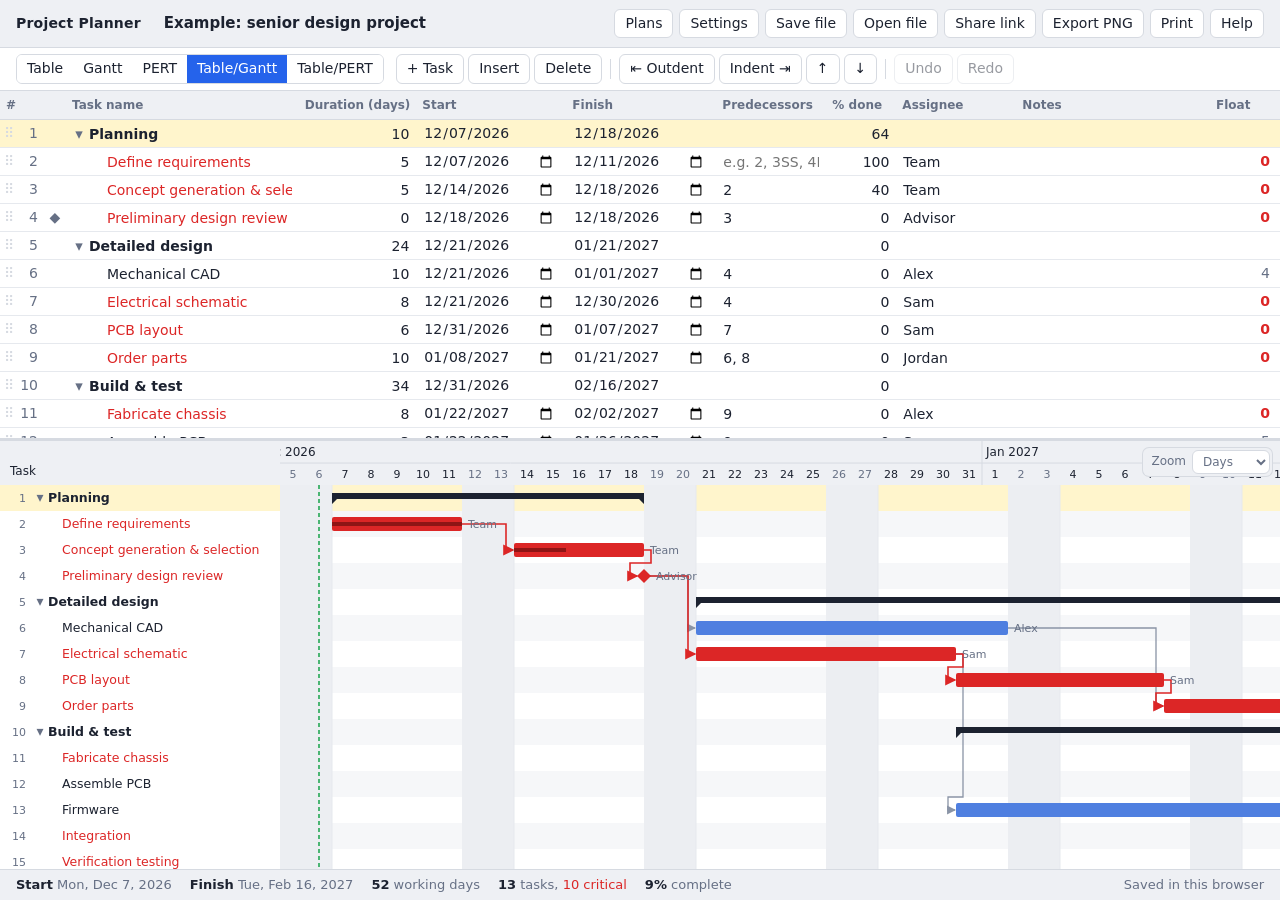
==== index.html @ 0ae3ddb2 "Phase 4: resolve same-task conflicts inside the app, field by field When Sync's pull conflicts, the " ====
<!doctype html>
<html lang="en">
<head>
  <meta charset="utf-8">
  <meta name="viewport" content="width=device-width, initial-scale=1">
  <title>Project Planner</title>
  <meta name="description" content="Plan projects with tasks, dependencies, and a Gantt chart with critical path. Plans are stored in your browser.">
  <link rel="icon" href="data:image/svg+xml,%3Csvg xmlns='http://www.w3.org/2000/svg' viewBox='0 0 16 16'%3E%3Crect x='1' y='2' width='8' height='3' fill='%232563eb'/%3E%3Crect x='5' y='7' width='9' height='3' fill='%23dc2626'/%3E%3Crect x='3' y='12' width='6' height='3' fill='%232563eb'/%3E%3C/svg%3E">
  <link rel="stylesheet" href="css/style.css">
</head>
<body>
  <header class="topbar">
    <div class="brand">Project Planner</div>
    <button id="plan-name" class="plan-name" title="Plan settings">Untitled</button>
    <nav class="actions">
      <button id="btn-sync" class="primary" hidden title="Save, commit your changes, pull your teammates' changes and push to GitHub">Sync</button>
      <button id="btn-plans" title="Open, create, or delete plans">Plans</button>
      <button id="btn-settings" class="edit-only" title="Project start date and holidays">Settings</button>
      <button id="btn-export" title="Download this plan as a JSON file">Save file</button>
      <button id="btn-import" class="edit-only" title="Load a plan from a JSON file">Open file</button>
      <button id="btn-share" title="Create a read-only link to this plan">Share link</button>
      <button id="btn-png" title="Download the chart (Gantt, or PERT on the PERT tab) as a PNG image, for reports and slides" data-title="Download the chart (Gantt, or PERT on the PERT tab) as a PNG image, for reports and slides">Export PNG</button>
      <button id="btn-print" title="Print or save the chart (Gantt, or PERT on the PERT tab) as PDF" data-title="Print or save the chart (Gantt, or PERT on the PERT tab) as PDF">Print</button>
      <button id="btn-help" title="How to use Project Planner">Help</button>
    </nav>
    <input id="file-input" type="file" accept=".json,application/json" hidden>
  </header>

  <div id="readonly-banner" class="banner" hidden>
    <span>You are viewing a <strong>read-only shared copy</strong> of this plan.</span>
    <button id="btn-save-copy" class="primary">Save a copy to my plans</button>
    <button id="btn-close-shared">Close</button>
  </div>

  <div class="toolbar">
    <div class="tabs" role="tablist">
      <button role="tab" data-view="table">Table</button>
      <button role="tab" data-view="gantt">Gantt</button>
      <button role="tab" data-view="pert" title="Network diagram of task dependencies">PERT</button>
      <button role="tab" data-view="split">Table/Gantt</button>
      <button role="tab" data-view="split-pert" title="Task table above the PERT network diagram">Table/PERT</button>
    </div>
    <div class="row-tools edit-only">
      <button data-cmd="add" title="Add a task after the selected row">+ Task</button>
      <button data-cmd="insert" title="Insert a task above the selected row">Insert</button>
      <button data-cmd="delete" title="Delete the selected task">Delete</button>
      <span class="sep"></span>
      <button data-cmd="outdent" title="Outdent (move up one outline level)">⇤ Outdent</button>
      <button data-cmd="indent" title="Indent (make a subtask of the row above)">Indent ⇥</button>
      <button data-cmd="up" title="Move the selected task up">↑</button>
      <button data-cmd="down" title="Move the selected task down">↓</button>
      <span class="sep"></span>
      <button data-cmd="undo" title="Undo (Ctrl/⌘+Z)">Undo</button>
      <button data-cmd="redo" title="Redo (Ctrl/⌘+Shift+Z)">Redo</button>
    </div>
  </div>

  <main id="main" class="view-table">
    <section id="table-pane" class="pane">
      <table class="tasks">
        <thead id="thead"></thead>
        <tbody id="tbody"></tbody>
      </table>
    </section>
    <div id="gantt-wrap">
      <label class="zoom">Zoom
        <select id="zoom">
          <option value="day">Days</option>
          <option value="week">Weeks</option>
          <option value="month">Months</option>
        </select>
      </label>
      <section id="gantt-pane" class="pane gantt-scroll"></section>
    </div>
    <section id="pert-pane" class="pane"></section>
  </main>

  <footer class="statusbar" id="status"></footer>

  <div id="print-area" aria-hidden="true"></div>
  <div id="toast" role="status" aria-live="polite"></div>
  <div id="tip" role="tooltip" hidden></div>

  <dialog id="dlg-plans">
    <h2>My plans</h2>
    <p class="hint">Plans are saved automatically in this browser only. Use <em>Save file</em> to back up a plan or move it to another computer.</p>
    <ul id="plan-list" class="plan-list"></ul>
    <div class="dlg-buttons">
      <button id="btn-new-plan" class="primary">New plan</button>
      <button id="btn-new-sample">New example plan</button>
      <button value="close" class="close">Close</button>
    </div>
  </dialog>

  <dialog id="dlg-settings">
    <form method="dialog" id="settings-form">
      <h2>Plan settings</h2>
      <label>Plan name <input name="name" required></label>
      <label>Project start <input name="start" type="date" required></label>
      <label>Holidays / non-working days
        <textarea name="holidays" rows="8" placeholder="2026-11-26 Thanksgiving&#10;2026-11-27"></textarea>
      </label>
      <p class="hint">One date per line, as YYYY-MM-DD, optionally followed by a label.</p>
      <fieldset class="weekend">
        <legend>Weekends</legend>
        <label class="check"><input type="checkbox" name="satOff"> Saturdays are non-working days</label>
        <label class="check"><input type="checkbox" name="sunOff"> Sundays are non-working days</label>
        <p class="hint">Uncheck a day to schedule work on it, e.g. for a team that works Saturdays.</p>
      </fieldset>
      <fieldset class="weekend">
        <legend>Views</legend>
        <label class="check"><input type="checkbox" name="showGantt"> <span>Include Gantt (the <em>Gantt</em> and <em>Table/Gantt</em> tabs)</span></label>
        <label class="check"><input type="checkbox" name="showPert"> <span>Include PERT (the <em>PERT</em> and <em>Table/PERT</em> tabs)</span></label>
        <p class="hint">The table is always available. Saved with the plan, so share links show the same tabs.</p>
      </fieldset>
      <div class="dlg-buttons">
        <button value="save" class="primary">Save</button>
        <button value="cancel" formnovalidate>Cancel</button>
      </div>
    </form>
  </dialog>

  <dialog id="dlg-share">
    <h2>Share a read-only link</h2>
    <p>Anyone with this link can view a snapshot of the plan as it is now and save their own copy. Edits you make later are not included. Share again to send an update.</p>
    <p class="hint">The plan is packed into the link itself; nothing is uploaded to a server.</p>
    <textarea id="share-url" rows="4" readonly></textarea>
    <p id="share-size" class="hint"></p>
    <div class="dlg-buttons">
      <button id="btn-copy-share" class="primary">Copy link</button>
      <button value="close" class="close">Close</button>
    </div>
  </dialog>

  <dialog id="dlg-sync">
    <form method="dialog" id="sync-form">
      <h2>Sync with GitHub</h2>
      <p id="sync-summary" class="hint"></p>
      <label>Commit message <input name="message" required maxlength="200" autocomplete="off"></label>
      <p class="hint">Your changes are committed, your teammates' changes are pulled in, then everything is pushed.</p>
      <div class="dlg-buttons">
        <button value="sync" class="primary">Sync</button>
        <button value="cancel" formnovalidate>Cancel</button>
      </div>
    </form>
  </dialog>

  <dialog id="dlg-conflict">
    <h2>The same task was changed twice</h2>
    <p>The plan on disk changed while you were editing (for example after a pull), and these tasks were changed both there and by you. Nothing has been overwritten. Choose which version to keep for them; your other edits are saved either way.</p>
    <ul id="conflict-list" class="plan-list"></ul>
    <div class="dlg-buttons">
      <button id="btn-keep-mine" class="primary">Keep my changes</button>
      <button id="btn-keep-theirs">Use the other version</button>
    </div>
  </dialog>

  <dialog id="dlg-merge">
    <h2>Choose between your version and your teammate's</h2>
    <p>You and a teammate changed the same thing. Everything that does not clash has already been merged. Pick a version for each item below.</p>
    <div id="merge-body"></div>
    <div class="dlg-buttons">
      <button id="btn-merge-finish" class="primary" disabled>Finish merge and push</button>
      <button id="btn-merge-cancel">Cancel</button>
    </div>
  </dialog>

  <dialog id="dlg-problem">
    <h2 id="problem-title"></h2>
    <div id="problem-body"></div>
    <div class="dlg-buttons">
      <button id="btn-problem-reload" hidden>Reload page</button>
      <button value="close" class="close">Close</button>
    </div>
  </dialog>

  <dialog id="dlg-help">
    <h2>Using Project Planner</h2>
    <ul class="help">
      <li><strong>Views</strong>: <em>Table</em>, <em>Gantt</em>, and <em>PERT</em> show one view each. <em>Table/Gantt</em> and <em>Table/PERT</em> show the table above the chart. The selected task is highlighted in every view. A plan can leave out the Gantt or PERT tabs: see <em>Settings</em>.</li>
      <li><strong>Adding tasks</strong>: <em>+ Task</em> adds a row after the selected task (or as the first subtask of a selected summary). <em>Insert</em> adds a row above it. Pressing Enter in the last row's name also adds a task. <em>Delete</em> removes the selected task; its subtasks move up one level and links to it are removed.</li>
      <li><strong>Keyboard</strong>: Enter / Shift+Enter commits a cell and moves down / up the column. Esc cancels the edit. ⌘/Ctrl+Z undoes; ⌘/Ctrl+Shift+Z or Ctrl+Y redoes.</li>
      <li><strong>Durations</strong> are in working days: Monday to Friday, plus Saturday and/or Sunday if they are unchecked in <em>Settings</em>, minus holidays. Type <code>5</code>, <code>5d</code>, or <code>2w</code>. A duration of <code>0</code> makes a milestone ◆.</li>
      <li><strong>Predecessors</strong>: list row numbers, e.g. <code>2, 5SS, 7FF</code>. A bare number is finish-to-start (this task starts after row 2 finishes). <code>SS</code> is start-to-start (starts no earlier than row 5 starts). <code>FF</code> is finish-to-finish (finishes no earlier than row 7 finishes). With several predecessors, the latest constraint wins. Summary tasks can't have predecessors or be one; link their subtasks instead.</li>
      <li><strong>Dates</strong>: start and finish are calculated. Typing a <em>Start</em> date pins the task there 📌; click the pin to release it. Typing a <em>Finish</em> date changes the duration.</li>
      <li><strong>⚠ warnings</strong> mark problems: a pinned date that breaks a link (it starts before an FS predecessor finishes, starts before an SS predecessor starts, or finishes before an FF predecessor finishes), a circular dependency, or a link to a summary task. Hover the ⚠ for details.</li>
      <li><strong>Summary tasks</strong>: select a task and click <em>Indent</em> to make it a subtask of the row above; <em>Outdent</em> reverses it. Summary rows roll up dates and progress from their subtasks. Double-click a summary row (in the table or the Gantt chart), or click its ▾ / ▸, to collapse or expand it. Each group remembers its own state, so expanding a phase restores its subgroups as you left them. Links to hidden tasks are drawn to the collapsed group's bar, and Print and Export PNG show only what is expanded.</li>
      <li><strong>Reordering</strong>: drag a row in the Gantt chart, or drag the row number (⠿) in the table, up or down. A summary task moves with its subtasks. The ↑ / ↓ buttons move the selected task past its neighbor. Links follow the tasks, so predecessor row numbers update automatically.</li>
      <li><strong>Critical path</strong> (red) is the chain of tasks with zero float: any slip in them delays the finish. <em>Float</em> is how many working days a task can slip without delaying the project. Links that drive the critical path are drawn in red.</li>
      <li><strong>Gantt chart</strong>: FS arrows run from the end of one bar to the start of the next; SS arrows join the left ends of the bars and FF arrows the right ends. The dark stripe inside a bar is % done, the dashed green line is today, and shaded columns are non-working days. Click a row to select it; double-click a task to edit it in the table (double-clicking a summary collapses it instead).</li>
      <li><strong>Settings</strong> (or click the plan name): rename the plan, set the project start date, list holidays (one <code>YYYY-MM-DD</code> per line with an optional label), choose whether Saturdays and Sundays are non-working days (both are by default; changing these reschedules every task), and choose whether the plan includes the Gantt and PERT views.</li>
      <li><strong>Plans</strong>: keep several plans in this browser. From <em>Plans</em> you can open one, start a new blank or example plan, or delete one. Rename a plan in <em>Settings</em>.</li>
      <li><strong>Saving</strong>: plans save automatically in this browser only. Use <em>Save file</em> / <em>Open file</em> for backups or to move plans between computers. Clearing browser data deletes local plans.</li>
      <li><strong>Share link</strong>: copies a link containing a read-only snapshot of the plan. Recipients can view it and click <em>Save a copy to my plans</em> to edit their own copy. Later edits are not included; share again to send an update. The plan is packed into the link itself, so nothing is uploaded, but very large plans make long links.</li>
      <li><strong>PERT</strong> tab: a network diagram of the same tasks. Each box shows the row number, name, start and finish, duration, float, and assignee. Each task sits one column to the right of its last predecessor, so columns read left to right as the order of work. Arrows are dependencies (SS and FF are labeled), and the critical path is red. Collapsed groups appear as one dashed box; double-click it to expand. Double-click a task to edit it in the table. Since tasks have a single duration, this is a dependency network, not a three-point (optimistic / likely / pessimistic) PERT estimate.</li>
      <li><strong>Export PNG</strong> downloads the current chart as an image (2× resolution, light colors) for reports and slides: the PERT diagram on the PERT tab, otherwise the Gantt chart at the current zoom (switch to Weeks or Months first for a long project).</li>
      <li><strong>Printing</strong>: <em>Print</em> prints the current chart (the PERT diagram on the PERT tab, otherwise the Gantt chart at the current zoom); choose “Save as PDF” in the print dialog for a PDF.</li>
    </ul>
    <h3>Bugs and feature requests</h3>
    <p>Report problems and suggest features on the <a href="https://github.com/TUEngr/ProjectPlanner/issues" target="_blank" rel="noopener">GitHub issues page</a> (a free GitHub account is needed). Search the existing issues first; if yours is already there, add a comment or a 👍 instead of opening a new one. Otherwise click <em>New issue</em> and include:</p>
    <ul class="help">
      <li><strong>Bug</strong>: what you did, what you expected, and what happened instead, plus your browser and operating system. A screenshot helps, and so does the plan itself: use <em>Save file</em> and drag the .json file into the issue.</li>
      <li><strong>Feature request</strong>: what you are trying to do and why. The use case matters more than a specific design.</li>
    </ul>
    <p class="hint">Issues are public. Don't attach plans that contain private information.</p>
    <div class="dlg-buttons"><button value="close" class="close primary">Close</button></div>
  </dialog>

  <script type="module" src="js/app.js"></script>
</body>
</html>
---- css/style.css ----
:root {
  --bg: #ffffff;
  --bg-alt: #f6f7f9;
  --bg-head: #eef0f4;
  --fg: #1c2230;
  --fg-muted: #667085;
  --border: #d6dae1;
  --grid: #e6e9ee;
  --accent: #2563eb;
  --accent-soft: #dbe7fe;
  --select: #fff5cc;
  --bar: #4f7fe0;
  --bar-dark: #1e40af;
  --crit: #dc2626;
  --crit-dark: #8f1515;
  --crit-soft: #fde4e4;
  --summary: #1c2230;
  --link: #8a94a6;
  --nonwork: #eceef2;
  --warn: #b45309;
  --today: #16a34a;
  --pinned: #fef3c7;
  --font: system-ui, -apple-system, "Segoe UI", Roboto, sans-serif;
  color-scheme: light;
}

@media (prefers-color-scheme: dark) {
  :root:not([data-theme="light"]) {
    --bg: #151922;
    --bg-alt: #1b202b;
    --bg-head: #222836;
    --fg: #e6e9ef;
    --fg-muted: #9aa3b2;
    --border: #343b4a;
    --grid: #2a3040;
    --accent: #6b9cff;
    --accent-soft: #24365c;
    --select: #3a3418;
    --bar: #5b8cf0;
    --bar-dark: #c7d7ff;
    --crit: #f05252;
    --crit-dark: #ffd0d0;
    --crit-soft: #4a1d1f;
    --summary: #e6e9ef;
    --link: #7c869a;
    --nonwork: #1f2430;
    --warn: #f59e0b;
    --today: #22c55e;
    --pinned: #3b3217;
    color-scheme: dark;
  }
}

* { box-sizing: border-box; }
[hidden] { display: none !important; }
html, body { height: 100%; margin: 0; }
body {
  display: flex; flex-direction: column;
  font: 14px/1.4 var(--font);
  background: var(--bg); color: var(--fg);
}
button, input, select, textarea { font: inherit; color: inherit; }
button {
  background: var(--bg); border: 1px solid var(--border); border-radius: 6px;
  padding: 4px 10px; cursor: pointer; white-space: nowrap;
}
button:hover:not(:disabled) { border-color: var(--accent); }
button:disabled { opacity: .45; cursor: default; }
button.primary { background: var(--accent); border-color: var(--accent); color: #fff; }
button.danger:hover { border-color: var(--crit); color: var(--crit); }
button.link { border: none; background: none; color: var(--accent); padding: 0; text-align: left; }
code { background: var(--bg-alt); padding: 0 4px; border-radius: 4px; }

/* ---- top bar & toolbar ---- */
.topbar {
  display: flex; align-items: center; gap: 12px; flex-wrap: wrap;
  padding: 8px 16px; border-bottom: 1px solid var(--border); background: var(--bg-head);
}
.brand { font-weight: 700; letter-spacing: .2px; }
.plan-name {
  font-weight: 600; font-size: 15px; border-color: transparent; background: transparent;
  max-width: 40ch; overflow: hidden; text-overflow: ellipsis;
}
.actions { display: flex; gap: 6px; flex-wrap: wrap; margin-left: auto; }

.toolbar {
  display: flex; align-items: center; gap: 12px; flex-wrap: wrap;
  padding: 6px 16px; border-bottom: 1px solid var(--border);
}
.tabs { display: inline-flex; border: 1px solid var(--border); border-radius: 6px; overflow: hidden; }
.tabs button { border: none; border-radius: 0; }
.tabs button[aria-selected="true"] { background: var(--accent); color: #fff; }
.row-tools { display: flex; gap: 4px; flex-wrap: wrap; align-items: center; }
.row-tools .sep { width: 1px; height: 20px; background: var(--border); margin: 0 4px; }
.zoom { display: flex; gap: 6px; align-items: center; color: var(--fg-muted); font-size: 12px; }
/* Gantt pane wrapper: the zoom control floats over the top-right of the
   chart header, clear of the vertical scrollbar, and does not scroll. */
#gantt-wrap { position: relative; display: flex; flex-direction: column; min-height: 0; }
#gantt-wrap > #gantt-pane { flex: 1; }
#gantt-wrap > .zoom {
  position: absolute; top: 7px; right: calc(var(--sbw, 0px) + 8px); z-index: 5;
  background: var(--bg-head); padding: 2px 2px 2px 8px; border-radius: 6px;
  box-shadow: 0 0 0 1px var(--border);
}
.zoom select { padding: 3px 6px; border: 1px solid var(--border); border-radius: 6px; background: var(--bg); }

.banner {
  display: flex; gap: 12px; align-items: center; flex-wrap: wrap;
  padding: 8px 16px; background: var(--accent-soft); border-bottom: 1px solid var(--border);
}
body.readonly .edit-only { display: none !important; }

/* ---- main panes ---- */
main { flex: 1; min-height: 0; display: flex; flex-direction: column; }
.pane { overflow: auto; min-height: 0; }
main.view-table #table-pane { flex: 1; }
main.view-table #gantt-wrap { display: none; }
main:not(.view-pert):not(.view-split-pert) #pert-pane { display: none; }
main.view-split-pert #gantt-wrap { display: none; }
main.view-split-pert #table-pane { flex: 1 1 45%; border-bottom: 3px solid var(--border); }
main.view-split-pert #pert-pane { flex: 1 1 55%; }
main.view-pert #table-pane, main.view-pert #gantt-wrap { display: none; }
main.view-pert #pert-pane { flex: 1; }
main.view-gantt #table-pane { display: none; }
main.view-gantt #gantt-wrap { flex: 1; }
main.view-split #table-pane { flex: 1 1 45%; border-bottom: 3px solid var(--border); }
main.view-split #gantt-wrap { flex: 1 1 55%; }

/* ---- task table ---- */
table.tasks { border-collapse: collapse; width: 100%; min-width: 1100px; }
.tasks th {
  position: sticky; top: 0; z-index: 1; background: var(--bg-head);
  text-align: left; font-weight: 600; font-size: 12px; color: var(--fg-muted);
  padding: 6px 6px; border-bottom: 1px solid var(--border); white-space: nowrap;
}
.tasks td { border-bottom: 1px solid var(--grid); padding: 0; height: 28px; }
.tasks tr.selected td { background: var(--select); }
.tasks input {
  width: 100%; border: 1px solid transparent; background: transparent;
  padding: 3px 6px; border-radius: 3px; height: 26px;
}
.tasks input:focus { outline: none; border-color: var(--accent); background: var(--bg); }
.tasks input[readonly] { color: var(--fg-muted); cursor: default; }
.tasks input[readonly]:focus { border-color: transparent; background: transparent; }
.tasks tr.summary input[data-f="name"] { font-weight: 700; }
.tasks tr.summary input[readonly] { color: var(--fg); }
.tasks tr.critical input[data-f="name"] { color: var(--crit); }
.c-num { width: 44px; text-align: right; color: var(--fg-muted); padding-right: 6px !important; font-variant-numeric: tabular-nums; }
.c-flag { width: 22px; text-align: center; }
.flag { color: var(--warn); cursor: help; }
.flag.ms { color: var(--fg-muted); }
.c-name { min-width: 220px; }
.c-dur, .c-pct, .c-float { width: 70px; }
.c-dur input, .c-pct input { text-align: right; }
.c-date { width: 150px; white-space: nowrap; }
.c-date input { width: calc(100% - 4px); }
.c-date.pinned { position: relative; }
.c-date.pinned input { background: var(--pinned); padding-right: 24px; }
.unpin {
  position: absolute; right: 30px; top: 4px; border: none; background: none;
  padding: 0 2px; font-size: 12px; line-height: 20px;
}
.c-preds { width: 110px; }
.c-who { width: 120px; }
.c-notes { min-width: 160px; }
.c-float { text-align: right; padding-right: 10px !important; color: var(--fg-muted); font-variant-numeric: tabular-nums; }
.tasks tr.critical .c-float { color: var(--crit); font-weight: 600; }
.tasks td.empty { padding: 16px; color: var(--fg-muted); }

/* ---- Gantt ---- */
.gantt-grid { display: grid; width: max-content; }
.g-corner { position: sticky; top: 0; left: 0; z-index: 3; }
.g-head { position: sticky; top: 0; z-index: 2; }
.g-labels { position: sticky; left: 0; z-index: 2; border-right: 1px solid var(--border); }
.gantt-grid svg { display: block; }
.g-head-bg { fill: var(--bg-head); }
.g-head-line { stroke: var(--border); stroke-width: 1; }
.g-head-text { fill: var(--fg); font-size: 12px; font-family: var(--font); }
.g-head-text.small { font-size: 11px; }
.g-head-text.muted { fill: var(--fg-muted); }
.g-label-bg { fill: var(--bg); }
.g-row-bg { fill: transparent; }
.g-row-bg.odd { fill: var(--bg-alt); }
.g-row-bg.selected { fill: var(--select); }
.g-row { cursor: pointer; }
.g-rownum { fill: var(--fg-muted); font-size: 11px; font-family: var(--font); }
.g-label { fill: var(--fg); font-size: 12.5px; font-family: var(--font); }
.g-label.summary { font-weight: 700; }
.g-label.critical { fill: var(--crit); }
.g-warn { fill: var(--warn); }
.g-nonwork { fill: var(--nonwork); }
.g-grid { stroke: var(--grid); stroke-width: 1; }
.g-today { stroke: var(--today); stroke-width: 1.5; stroke-dasharray: 4 3; }
.g-task { cursor: pointer; }
.g-bar { fill: var(--bar); }
.g-bar.critical { fill: var(--crit); }
.g-bar.conflict, .g-milestone.conflict { stroke: var(--warn); stroke-width: 2; stroke-dasharray: 3 2; }
.g-progress { fill: var(--bar-dark); }
.g-progress.critical { fill: var(--crit-dark); }
.g-summary { fill: var(--summary); }
.g-milestone { fill: var(--summary); }
.g-milestone.critical { fill: var(--crit); }
.g-link { fill: none; stroke: var(--link); stroke-width: 1.3; }
.g-link.critical { stroke: var(--crit); stroke-width: 1.6; }
.g-arrowhead { fill: var(--link); }
.g-arrowhead.critical { fill: var(--crit); }
.g-bar-text { fill: var(--fg-muted); font-size: 11px; font-family: var(--font); }

/* ---- status bar ---- */
.statusbar {
  display: flex; gap: 18px; flex-wrap: wrap; align-items: center;
  padding: 6px 16px; border-top: 1px solid var(--border); background: var(--bg-head);
  font-size: 13px; color: var(--fg-muted);
}
.statusbar b { color: var(--fg); }
.statusbar .save-state { margin-left: auto; }
.crit-text { color: var(--crit); }
.warn-text { color: var(--warn); }

/* ---- dialogs & toast ---- */
dialog {
  border: 1px solid var(--border); border-radius: 10px; padding: 20px 22px;
  background: var(--bg); color: var(--fg); width: min(560px, calc(100vw - 32px));
}
fieldset.weekend { border: 1px solid var(--border); border-radius: 6px; margin: 12px 0 0; padding: 4px 12px 8px; }
fieldset.weekend legend { font-weight: 600; padding: 0 4px; }
dialog label.check { display: flex; align-items: center; gap: 8px; margin: 6px 0; font-weight: 400; }
dialog label.check input { display: inline-block; width: auto; margin: 0; }
dialog::backdrop { background: rgb(0 0 0 / .35); }
dialog h2 { margin: 0 0 12px; font-size: 18px; }
dialog label { display: block; margin: 10px 0; font-weight: 600; }
dialog label input, dialog label textarea, #share-url {
  display: block; width: 100%; margin-top: 4px; font-weight: 400;
  border: 1px solid var(--border); border-radius: 6px; padding: 6px 8px; background: var(--bg);
}
#share-url { font-family: ui-monospace, Menlo, monospace; font-size: 12px; word-break: break-all; }
.hint { color: var(--fg-muted); font-size: 13px; }
.dlg-buttons { display: flex; gap: 8px; justify-content: flex-end; margin-top: 16px; flex-wrap: wrap; }
.plan-list { list-style: none; padding: 0; margin: 0; max-height: 50vh; overflow: auto; }
.plan-list li {
  display: flex; align-items: center; gap: 10px; padding: 8px 4px; border-bottom: 1px solid var(--grid);
}
.plan-list li .link { flex: 1; font-weight: 600; }
.plan-list li.current .link { color: var(--fg); }
.help { padding-left: 18px; }
.help li { margin: 6px 0; }
#dlg-help h3 { margin: 18px 0 6px; font-size: 15px; }
#dlg-help a { color: var(--accent); }

#toast {
  position: fixed; left: 50%; bottom: 48px; transform: translateX(-50%) translateY(20px);
  background: var(--fg); color: var(--bg); padding: 8px 14px; border-radius: 8px;
  opacity: 0; pointer-events: none; transition: opacity .2s, transform .2s; max-width: calc(100vw - 32px);
  z-index: 10;
}
#toast.show { opacity: 1; transform: translateX(-50%); }
#toast.error { background: var(--crit); color: #fff; }

#tip {
  position: fixed; z-index: 60; max-width: 320px; pointer-events: none;
  background: var(--fg); color: var(--bg); padding: 6px 9px; border-radius: 6px;
  font-size: 12.5px; line-height: 1.35; white-space: pre-line; box-shadow: 0 2px 8px rgb(0 0 0 / .2);
}
.g-warn, .g-pin { cursor: help; }

#print-area { display: none; }

@media (max-width: 700px) {
  .topbar, .toolbar, .statusbar, .banner { padding-left: 16px; padding-right: 16px; }
  main.view-split #table-pane, main.view-split-pert #table-pane { flex-basis: 50%; }

  /* Phones: one line for brand + plan name, then each button group is a
     single row that scrolls sideways instead of wrapping. The fade at the
     right edge hints that there is more; end padding lets the last button
     scroll clear of it. */
  .topbar { flex-wrap: wrap; row-gap: 6px; padding-top: 6px; padding-bottom: 6px; }
  .brand { flex: none; }
  .plan-name { flex: 1 1 0; min-width: 0; max-width: none; text-align: left; padding-left: 4px; }
  .actions, .toolbar, .statusbar {
    flex-wrap: nowrap; overflow-x: auto; overscroll-behavior-x: contain;
    scrollbar-width: none; -webkit-overflow-scrolling: touch;
    -webkit-mask-image: linear-gradient(to right, #000 calc(100% - 28px), transparent);
    mask-image: linear-gradient(to right, #000 calc(100% - 28px), transparent);
  }
  .actions::-webkit-scrollbar, .toolbar::-webkit-scrollbar, .statusbar::-webkit-scrollbar { display: none; }
  .actions { flex: 1 0 100%; margin-left: 0; padding-right: 28px; }
  .toolbar { padding-right: 44px; gap: 8px; }
  .toolbar > *, .actions > *, .statusbar > * { flex: none; }
  .row-tools { flex-wrap: nowrap; }
  .statusbar { gap: 14px; padding-right: 44px; white-space: nowrap; }
  .statusbar .save-state { margin-left: 0; }
}

/* ---- print: Gantt chart only, scaled to page width ---- */
@media print {
  @page { size: landscape; margin: 10mm; }
  :root { --bg: #fff; --bg-alt: #f6f7f9; --fg: #000; color-scheme: light; }
  body { display: block; height: auto; background: #fff; }
  body > *:not(#print-area) { display: none !important; }
  #print-area { display: block; }
  .print-title h1 { font-size: 16pt; margin: 0 0 2pt; }
  .print-title p { font-size: 9pt; margin: 0 0 8pt; color: #444; }
  .gantt-print { width: 100%; height: auto; }
  * { -webkit-print-color-adjust: exact; print-color-adjust: exact; }
}

/* ---- drag to reorder ---- */
body:not(.readonly) .tasks td.c-num { cursor: grab; user-select: none; }
body:not(.readonly) .tasks td.c-num { position: relative; }
body:not(.readonly) .tasks td.c-num::before { content: '⠿'; position: absolute; left: 4px; top: 50%; transform: translateY(-50%); color: var(--border); }
body:not(.readonly) .tasks tr:hover td.c-num::before { color: var(--fg-muted); }
body:not(.readonly) .g-row, body:not(.readonly) .g-task { cursor: grab; }
body.dragging-row, body.dragging-row * { cursor: grabbing !important; user-select: none !important; }
.drop-line {
  position: fixed; z-index: 50; height: 3px; pointer-events: none;
  background: var(--accent); border-radius: 2px; box-shadow: 0 0 0 1px var(--bg);
}

/* ---- collapse / expand summary rows ---- */
.tasks td.c-name { position: relative; }
.twisty {
  position: absolute; top: 4px; width: 18px; height: 20px; padding: 0; z-index: 1;
  border: none; background: none; color: var(--fg-muted); font-size: 15px; line-height: 20px; cursor: pointer;
}
.twisty:hover { color: var(--fg); }
.g-twisty { fill: var(--fg-muted); font-size: 14px; font-family: var(--font); cursor: pointer; }
.g-twisty:hover { fill: var(--fg); }

/* ---- PERT / network diagram ---- */
#pert-pane { background: var(--bg-alt); }
.pert { display: block; }
.pt-node { cursor: pointer; }
.pt-box { fill: var(--bg); stroke: var(--border); stroke-width: 1.2; }
.pt-head { fill: var(--bg-head); }
.pt-rule { stroke: var(--border); stroke-width: 1; }
.pt-node.critical .pt-box { stroke: var(--crit); stroke-width: 2; }
.pt-node.critical .pt-head { fill: var(--crit-soft); }
.pt-node.critical .pt-rule { stroke: var(--crit); }
.pt-node.summary .pt-box { stroke-dasharray: 5 3; stroke-width: 1.5; stroke: var(--summary); }
.pt-node.conflict .pt-box { stroke: var(--warn); stroke-dasharray: 3 2; }
.pt-node.selected .pt-box { fill: var(--select); }
.pt-num { fill: var(--fg-muted); font-size: 11px; font-family: var(--font); }
.pt-title { fill: var(--fg); font-size: 12.5px; font-weight: 700; font-family: var(--font); }
.pt-node.critical .pt-title { fill: var(--crit); }
.pt-text { fill: var(--fg); font-size: 11.5px; font-family: var(--font); }
.pt-text.muted { fill: var(--fg-muted); }
.pt-text.crit { fill: var(--crit); font-weight: 600; }
.pt-warn { fill: var(--warn); font-size: 13px; font-family: var(--font); }
.pt-link { fill: none; stroke: var(--link); stroke-width: 1.4; }
.pt-link.critical { stroke: var(--crit); stroke-width: 2; }
.pt-arrowhead { fill: var(--link); }
.pt-arrowhead.critical { fill: var(--crit); }
.pt-tag-bg { fill: var(--bg); stroke: var(--border); }
.pt-tag { fill: var(--fg-muted); font-size: 10px; font-weight: 700; font-family: var(--font); }
.pt-tag.critical { fill: var(--crit); }

/* ---- repo mode (plan stored in a git clone) ---- */
body.repo-mode #btn-plans, body.repo-mode #btn-share { display: none; }
body.syncing #main, body.syncing .toolbar { pointer-events: none; opacity: .55; }
#btn-sync.attention::after { content: ' \2022'; }
.conflict-item .side { display: block; font-weight: 400; color: var(--fg-muted); font-size: 13px; }
#problem-body { white-space: pre-wrap; overflow-wrap: anywhere; max-width: 46ch; }
#dlg-merge { max-width: 580px; max-height: 88vh; overflow: auto; }
.merge-item { margin: 14px 0; padding: 10px 14px; border: 1px solid var(--border); border-radius: 8px; }
.merge-item h3 { margin: 0 0 4px; font-size: 15px; }
fieldset.clash { border: 0; padding: 0; margin: 10px 0 0; }
fieldset.clash legend { font-weight: 600; font-size: 13px; padding: 0; margin-bottom: 2px; }
fieldset.clash label.check { align-items: flex-start; font-weight: 400; margin: 3px 0; }
fieldset.clash label.check b { font-weight: 600; }
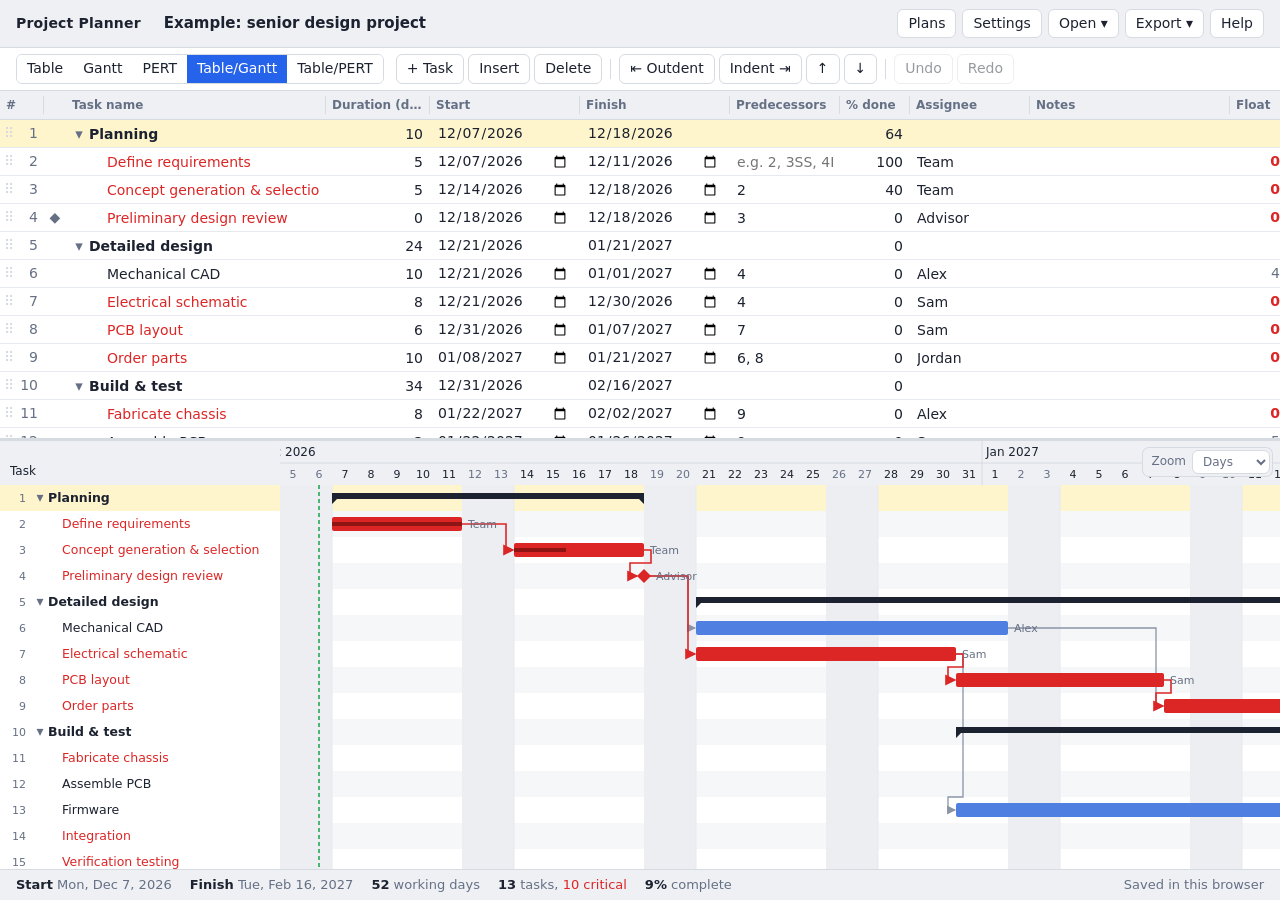
==== commit ac402a9c: "Merge main (upstream 1.9.1) into the project-repository work main gained, from TUEngr/ProjectPlanner" ====
--- a/index.html
+++ b/index.html
@@ -2,7 +2,7 @@
 <html lang="en">
 <head>
   <meta charset="utf-8">
-  <meta name="viewport" content="width=device-width, initial-scale=1">
+  <meta name="viewport" content="width=device-width, initial-scale=1, viewport-fit=cover">
   <title>Project Planner</title>
   <meta name="description" content="Plan projects with tasks, dependencies, and a Gantt chart with critical path. Plans are stored in your browser.">
   <link rel="icon" href="data:image/svg+xml,%3Csvg xmlns='http://www.w3.org/2000/svg' viewBox='0 0 16 16'%3E%3Crect x='1' y='2' width='8' height='3' fill='%232563eb'/%3E%3Crect x='5' y='7' width='9' height='3' fill='%23dc2626'/%3E%3Crect x='3' y='12' width='6' height='3' fill='%232563eb'/%3E%3C/svg%3E">
@@ -10,26 +10,31 @@
 </head>
 <body>
   <header class="topbar">
+    <button id="btn-drawer" class="hamburger compact-only" aria-label="Menu" aria-controls="drawer" aria-expanded="false">☰</button>
     <div class="brand">Project Planner</div>
+    <a id="repo-link" class="repo-link" hidden target="_blank" rel="noopener" title="Open this project's repository on GitHub"></a>
     <button id="plan-name" class="plan-name" title="Plan settings">Untitled</button>
+    <span class="ro-chip compact-only readonly-only">Read-only</span>
     <nav class="actions">
       <button id="btn-sync" class="primary" hidden title="Save, commit your changes, pull your teammates' changes and push to GitHub">Sync</button>
       <button id="btn-plans" title="Open, create, or delete plans">Plans</button>
       <button id="btn-settings" class="edit-only" title="Project start date and holidays">Settings</button>
-      <button id="btn-export" title="Download this plan as a JSON file">Save file</button>
-      <button id="btn-import" class="edit-only" title="Load a plan from a JSON file">Open file</button>
-      <button id="btn-share" title="Create a read-only link to this plan">Share link</button>
-      <button id="btn-png" title="Download the chart (Gantt, or PERT on the PERT tab) as a PNG image, for reports and slides" data-title="Download the chart (Gantt, or PERT on the PERT tab) as a PNG image, for reports and slides">Export PNG</button>
-      <button id="btn-print" title="Print or save the chart (Gantt, or PERT on the PERT tab) as PDF" data-title="Print or save the chart (Gantt, or PERT on the PERT tab) as PDF">Print</button>
+      <button id="btn-open-menu" class="edit-only" aria-haspopup="menu" aria-expanded="false" aria-controls="open-menu" title="Load a plan from a file">Open ▾</button>
+      <button id="btn-export-menu" aria-haspopup="menu" aria-expanded="false" aria-controls="export-menu" title="Share or download this plan">Export ▾</button>
       <button id="btn-help" title="How to use Project Planner">Help</button>
     </nav>
-    <input id="file-input" type="file" accept=".json,application/json" hidden>
+    <input id="file-input" type="file" hidden>
   </header>
 
   <div id="readonly-banner" class="banner" hidden>
     <span>You are viewing a <strong>read-only shared copy</strong> of this plan.</span>
     <button id="btn-save-copy" class="primary">Save a copy to my plans</button>
     <button id="btn-close-shared">Close</button>
+  </div>
+
+  <div id="viewer-banner" class="banner" hidden>
+    <span id="viewer-text"></span>
+    <button id="btn-viewer-edit" class="primary" hidden title="Opens this project in a GitHub Codespace, where you can edit it and sync your changes">Open in Codespaces to edit</button>
   </div>
 
   <div class="toolbar">
@@ -63,6 +68,7 @@
       </table>
     </section>
     <div id="gantt-wrap">
+      <div id="gantt-rs" class="gantt-rs" data-tip="Drag to resize the task-name column · double-click to reset" aria-hidden="true"></div>
       <label class="zoom">Zoom
         <select id="zoom">
           <option value="day">Days</option>
@@ -81,9 +87,94 @@
   <div id="toast" role="status" aria-live="polite"></div>
   <div id="tip" role="tooltip" hidden></div>
 
+  <!-- Compact layout (phones): everything above the chart lives in this drawer.
+       Most items forward a click to the matching desktop control (data-proxy),
+       so both layouts share one set of handlers. -->
+  <div id="scrim" hidden></div>
+  <aside id="drawer" aria-label="Menu" hidden>
+    <div class="dr-head">
+      <div class="dr-title"><span>Project Planner</span><button class="dr-close" aria-label="Close menu">✕</button></div>
+      <div id="dr-plan" class="dr-plan"></div>
+      <div id="dr-status" class="dr-status"></div>
+      <div class="viewer-only dr-viewer">
+        <p>You are viewing a read-only copy of the project plan.</p>
+        <button id="dr-viewer-edit" data-proxy="#btn-viewer-edit" class="primary" hidden>Open in Codespaces to edit</button>
+      </div>
+      <div class="readonly-only dr-ro">
+        <p>You are viewing a read-only shared copy.</p>
+        <button data-proxy="#btn-save-copy" class="primary">Save a copy to my plans</button>
+        <button data-proxy="#btn-close-shared">Close shared plan</button>
+      </div>
+    </div>
+    <section class="edit-only">
+      <h3>Edit <span id="dr-sel"></span></h3>
+      <div class="dr-grid">
+        <button data-cmd="add" data-close>+ Task</button>
+        <button data-cmd="insert" data-close>Insert</button>
+        <button data-cmd="delete">Delete</button>
+        <button data-cmd="outdent">⇤ Outdent</button>
+        <button data-cmd="indent">Indent ⇥</button>
+        <span></span>
+        <button data-cmd="up">↑ Up</button>
+        <button data-cmd="down">↓ Down</button>
+        <span></span>
+        <button data-cmd="undo">↶ Undo</button>
+        <button data-cmd="redo">↷ Redo</button>
+      </div>
+    </section>
+    <section>
+      <h3>View</h3>
+      <div id="dr-views" class="dr-list" role="radiogroup" aria-label="View">
+        <button role="radio" data-goview="table">Table</button>
+        <button role="radio" data-goview="gantt">Gantt</button>
+        <button role="radio" data-goview="pert">PERT</button>
+        <button role="radio" data-goview="split">Table/Gantt</button>
+        <button role="radio" data-goview="split-pert">Table/PERT</button>
+      </div>
+    </section>
+    <section class="dr-list">
+      <button id="dr-sync" data-proxy="#btn-sync" class="primary edit-only" hidden>Sync with GitHub…</button>
+      <button data-proxy="#btn-plans">Plans…</button>
+      <button data-proxy="#btn-settings" class="edit-only">Settings…</button>
+    </section>
+    <section class="edit-only">
+      <h3>Open</h3>
+      <div class="dr-list">
+        <button data-proxy="#btn-import">JSON file…</button>
+        <button data-proxy="#btn-import-csv">CSV file…</button>
+      </div>
+    </section>
+    <section>
+      <h3>Export</h3>
+      <div class="dr-list">
+        <button data-proxy="#btn-share">Read-only link…</button>
+        <button data-proxy="#btn-export">JSON file</button>
+        <button data-proxy="#btn-csv">CSV file</button>
+        <button data-proxy="#btn-png">PNG image</button>
+        <button data-proxy="#btn-print">Print…</button>
+      </div>
+    </section>
+    <section class="dr-list">
+      <button data-proxy="#btn-help">Help</button>
+      <a id="dr-repo" href="#" target="_blank" rel="noopener" hidden></a>
+      <a href="https://github.com/TUEngr/ProjectPlanner/issues" target="_blank" rel="noopener">Bugs &amp; feature requests ↗</a>
+    </section>
+  </aside>
+  <div id="open-menu" class="menu" role="menu" aria-label="Open" hidden>
+    <button role="menuitem" id="btn-import" data-kind="json"><b>JSON file</b><span>A plan saved with Export → JSON file</span></button>
+    <button role="menuitem" id="btn-import-csv" data-kind="csv"><b>CSV file</b><span>A task table from Excel, Google Sheets, or Export → CSV</span></button>
+  </div>
+  <div id="export-menu" class="menu" role="menu" aria-label="Export" hidden>
+    <button role="menuitem" id="btn-share"><b>Read-only link…</b><span>A link anyone can open to view this plan</span></button>
+    <button role="menuitem" id="btn-export"><b>JSON file</b><span>The full plan; reopen it with Open → JSON file</span></button>
+    <button role="menuitem" id="btn-csv"><b>CSV file</b><span>The task table, for Excel or Google Sheets</span></button>
+    <button role="menuitem" id="btn-png" data-title=""><b>PNG image</b><span id="png-kind">The current chart, for reports and slides</span></button>
+    <button role="menuitem" id="btn-print" data-title=""><b>Print…</b><span id="print-kind">The current chart, or save it as a PDF</span></button>
+  </div>
+
   <dialog id="dlg-plans">
     <h2>My plans</h2>
-    <p class="hint">Plans are saved automatically in this browser only. Use <em>Save file</em> to back up a plan or move it to another computer.</p>
+    <p class="hint">Plans are saved automatically in this browser only. Use <em>Export → JSON file</em> to back up a plan or move it to another computer.</p>
     <ul id="plan-list" class="plan-list"></ul>
     <div class="dlg-buttons">
       <button id="btn-new-plan" class="primary">New plan</button>
@@ -113,6 +204,11 @@
         <label class="check"><input type="checkbox" name="showPert"> <span>Include PERT (the <em>PERT</em> and <em>Table/PERT</em> tabs)</span></label>
         <p class="hint">The table is always available. Saved with the plan, so share links show the same tabs.</p>
       </fieldset>
+      <fieldset class="weekend">
+        <legend>Critical path</legend>
+        <label class="check"><span>Show tasks with float of</span> <input type="number" name="nearCritical" min="0" max="999" step="1" class="num-in"> <span>working days or less as <strong class="near-text">near-critical</strong></span></label>
+        <p class="hint">Near-critical tasks are drawn in orange: they aren't on the critical path yet, but a short slip would put them there. Use 0 to turn this off.</p>
+      </fieldset>
       <div class="dlg-buttons">
         <button value="save" class="primary">Save</button>
         <button value="cancel" formnovalidate>Cancel</button>
@@ -174,35 +270,60 @@
     </div>
   </dialog>
 
+  <dialog id="dlg-import-error">
+    <h2>Could not import the CSV file</h2>
+    <p id="import-error-msg"></p>
+    <p>The importer needs a header row naming the columns and one row per task. Only a <strong>Task</strong> (or <strong>Name</strong>) column is required; it also reads Outline level (or WBS), Type, Duration, Predecessors, % complete, Assignee, Notes, and Pinned start. Start, finish, float, and critical are recalculated.</p>
+    <p class="hint">Download the template, fill it in with Excel or Google Sheets, save it as CSV, and use Open → CSV file again.</p>
+    <div class="dlg-buttons">
+      <button id="btn-csv-template" class="primary">Download template CSV</button>
+      <button value="close" class="close">Close</button>
+    </div>
+  </dialog>
+
   <dialog id="dlg-help">
     <h2>Using Project Planner</h2>
     <ul class="help">
       <li><strong>Views</strong>: <em>Table</em>, <em>Gantt</em>, and <em>PERT</em> show one view each. <em>Table/Gantt</em> and <em>Table/PERT</em> show the table above the chart. The selected task is highlighted in every view. A plan can leave out the Gantt or PERT tabs: see <em>Settings</em>.</li>
+      <li><strong>Column widths</strong>: drag the edge of a table column heading to resize it, or drag the line between the Gantt chart's task names and its bars. Double-click an edge to reset that column. Notes takes up any spare width. Widths are remembered in this browser for all plans, and the table and Gantt exports (PNG image and Print) keep the proportions you set. Resizing is not available in the phone layout.</li>
+      <li><strong>On a phone</strong> the toolbars move into a menu: tap <strong>☰</strong> at the top left. It shows the plan's dates and status, the editing tools (acting on the selected task, named at the top of that section), the views, and Plans, Settings, Open, Export, Print, and Help. Tap outside it, press ✕, or swipe it left to close it. In landscape the split views are left out (there isn't room for two panes), and the editing tools leave the menu open so you can repeat Indent or Move up and watch the result.</li>
       <li><strong>Adding tasks</strong>: <em>+ Task</em> adds a row after the selected task (or as the first subtask of a selected summary). <em>Insert</em> adds a row above it. Pressing Enter in the last row's name also adds a task. <em>Delete</em> removes the selected task; its subtasks move up one level and links to it are removed.</li>
       <li><strong>Keyboard</strong>: Enter / Shift+Enter commits a cell and moves down / up the column. Esc cancels the edit. ⌘/Ctrl+Z undoes; ⌘/Ctrl+Shift+Z or Ctrl+Y redoes.</li>
       <li><strong>Durations</strong> are in working days: Monday to Friday, plus Saturday and/or Sunday if they are unchecked in <em>Settings</em>, minus holidays. Type <code>5</code>, <code>5d</code>, or <code>2w</code>. A duration of <code>0</code> makes a milestone ◆.</li>
       <li><strong>Predecessors</strong>: list row numbers, e.g. <code>2, 5SS, 7FF</code>. A bare number is finish-to-start (this task starts after row 2 finishes). <code>SS</code> is start-to-start (starts no earlier than row 5 starts). <code>FF</code> is finish-to-finish (finishes no earlier than row 7 finishes). With several predecessors, the latest constraint wins. Summary tasks can't have predecessors or be one; link their subtasks instead.</li>
       <li><strong>Dates</strong>: start and finish are calculated. Typing a <em>Start</em> date pins the task there 📌; click the pin to release it. Typing a <em>Finish</em> date changes the duration.</li>
       <li><strong>⚠ warnings</strong> mark problems: a pinned date that breaks a link (it starts before an FS predecessor finishes, starts before an SS predecessor starts, or finishes before an FF predecessor finishes), a circular dependency, or a link to a summary task. Hover the ⚠ for details.</li>
-      <li><strong>Summary tasks</strong>: select a task and click <em>Indent</em> to make it a subtask of the row above; <em>Outdent</em> reverses it. Summary rows roll up dates and progress from their subtasks. Double-click a summary row (in the table or the Gantt chart), or click its ▾ / ▸, to collapse or expand it. Each group remembers its own state, so expanding a phase restores its subgroups as you left them. Links to hidden tasks are drawn to the collapsed group's bar, and Print and Export PNG show only what is expanded.</li>
+      <li><strong>Summary tasks</strong>: select a task and click <em>Indent</em> to make it a subtask of the row above; <em>Outdent</em> reverses it. Summary rows roll up dates and progress from their subtasks. Double-click a summary row (in the table or the Gantt chart), or click its ▾ / ▸, to collapse or expand it. Each group remembers its own state, so expanding a phase restores its subgroups as you left them. Links to hidden tasks are drawn to the collapsed group's bar, and Export → PNG image and Export → Print show only what is expanded.</li>
       <li><strong>Reordering</strong>: drag a row in the Gantt chart, or drag the row number (⠿) in the table, up or down. A summary task moves with its subtasks. The ↑ / ↓ buttons move the selected task past its neighbor. Links follow the tasks, so predecessor row numbers update automatically.</li>
-      <li><strong>Critical path</strong> (red) is the chain of tasks with zero float: any slip in them delays the finish. <em>Float</em> is how many working days a task can slip without delaying the project. Links that drive the critical path are drawn in red.</li>
+      <li><strong>Critical path</strong> (red) is the chain of tasks with zero float: any slip in them delays the finish. <em>Float</em> is how many working days a task can slip without delaying the project. Links that drive the critical path are drawn in red. <strong>Near-critical</strong> tasks (orange) have a little float, at most the number of working days set in <em>Settings</em> (2 by default; 0 turns it off): they aren't critical yet, but a short slip would make them so. A <em>pinned</em> date can set the project finish by itself: if the work leading to it finishes early, that work has float and isn't red. Its float shows how much margin there is, and raising the near-critical setting colors it orange.</li>
       <li><strong>Gantt chart</strong>: FS arrows run from the end of one bar to the start of the next; SS arrows join the left ends of the bars and FF arrows the right ends. The dark stripe inside a bar is % done, the dashed green line is today, and shaded columns are non-working days. Click a row to select it; double-click a task to edit it in the table (double-clicking a summary collapses it instead).</li>
       <li><strong>Settings</strong> (or click the plan name): rename the plan, set the project start date, list holidays (one <code>YYYY-MM-DD</code> per line with an optional label), choose whether Saturdays and Sundays are non-working days (both are by default; changing these reschedules every task), and choose whether the plan includes the Gantt and PERT views.</li>
-      <li><strong>Plans</strong>: keep several plans in this browser. From <em>Plans</em> you can open one, start a new blank or example plan, or delete one. Rename a plan in <em>Settings</em>.</li>
-      <li><strong>Saving</strong>: plans save automatically in this browser only. Use <em>Save file</em> / <em>Open file</em> for backups or to move plans between computers. Clearing browser data deletes local plans.</li>
-      <li><strong>Share link</strong>: copies a link containing a read-only snapshot of the plan. Recipients can view it and click <em>Save a copy to my plans</em> to edit their own copy. Later edits are not included; share again to send an update. The plan is packed into the link itself, so nothing is uploaded, but very large plans make long links.</li>
+      <li><strong>Project repositories</strong>: when this page was opened from a project's repository (for example in a GitHub Codespace), the plan is not stored in the browser. It is saved automatically to the repository's <code>data</code> folder, and <em>Plans</em> and <em>Export → Read-only link</em> are hidden. Press <em>Sync</em> to commit your changes, pull in your teammates' changes and push. If you and a teammate changed the same thing, a dialog asks which version to keep. The status bar shows what is waiting to be committed, pushed or pulled. <em>Open → JSON file</em> replaces the project's plan, and <em>Open → CSV file</em> replaces its tasks (the name, holidays and settings are kept); you are asked first, git keeps the previous version, and Undo works. Which groups you have collapsed stays in your own browser.</li>
+      <li><strong>Plans</strong> (standalone use): keep several plans in this browser. From <em>Plans</em> you can open one, start a new blank or example plan, or delete one. Rename a plan in <em>Settings</em>.</li>
+      <li><strong>Saving</strong> (standalone use): plans save automatically in this browser only. Use <em>Export → JSON file</em> / <em>Open → JSON file</em> for backups or to move plans between computers. Clearing browser data deletes local plans.</li>
+      <li><strong>Open</strong> menu: <em>JSON file</em> opens a plan saved with Export → JSON file (if that plan is already in this browser you can replace it or keep both). <em>CSV file</em> makes a new plan from a task table, such as one built in Excel or Google Sheets or saved with Export → CSV file. The first row must name the columns; only <strong>Task</strong> (or <strong>Name</strong>) is required. It also reads <em>Outline level</em> (or a <em>WBS</em> number like 1.2), <em>Type</em> (Milestone, Summary), <em>Duration</em>, <em>Predecessors</em> (row numbers such as <code>2, 5SS</code>, matched to a <em>Row</em> column if there is one, otherwise to the line order), <em>% complete</em>, <em>Assignee</em>, <em>Notes</em>, and <em>Pinned start</em>. Start and finish are recalculated; the earliest <em>Start</em> in the file becomes the project start. Dates may be YYYY-MM-DD or M/D/YYYY. Holidays and weekend settings are not in a CSV, so check <em>Settings</em> afterwards. If a file can't be read, you are offered a template CSV to fill in.</li>
+      <li><strong>Export</strong> menu:
+        <ul>
+          <li><em>Read-only link…</em> copies a link containing a snapshot of the plan. Recipients can view it and click <em>Save a copy to my plans</em> to edit their own copy. Later edits are not included; share again to send an update. The plan is packed into the link itself, so nothing is uploaded, but very large plans make long links.</li>
+          <li><em>JSON file</em> downloads the complete plan (tasks, links, settings) for backups or another computer; load it with <em>Open → JSON file</em>.</li>
+          <li><em>CSV file</em> downloads the task table for Excel or Google Sheets: WBS number, row, task, type, duration, start, finish, predecessors, % complete, assignee, notes, float, critical, and pinned start. It includes tasks inside collapsed groups. It can be opened again with <em>Open → CSV file</em>, but only the task table comes back (not holidays or settings).</li>
+          <li><em>PNG image</em> downloads what you are looking at as an image (2× resolution, light colors) for reports and slides: the task table on the Table tab, the PERT diagram on the PERT tabs, otherwise the Gantt chart at the current zoom (switch to Weeks or Months first for a long project). Collapsed groups stay collapsed in the image; in the table image, long notes are cut short with “…”.</li>
+          <li><em>Print…</em> prints the same thing as <em>PNG image</em>, in landscape. A chart is scaled to the page width; the task table flows across as many pages as it needs, with the column headings repeated on each page. Choose “Save as PDF” in the print dialog for a PDF.</li>
+        </ul>
+      </li>
       <li><strong>PERT</strong> tab: a network diagram of the same tasks. Each box shows the row number, name, start and finish, duration, float, and assignee. Each task sits one column to the right of its last predecessor, so columns read left to right as the order of work. Arrows are dependencies (SS and FF are labeled), and the critical path is red. Collapsed groups appear as one dashed box; double-click it to expand. Double-click a task to edit it in the table. Since tasks have a single duration, this is a dependency network, not a three-point (optimistic / likely / pessimistic) PERT estimate.</li>
-      <li><strong>Export PNG</strong> downloads the current chart as an image (2× resolution, light colors) for reports and slides: the PERT diagram on the PERT tab, otherwise the Gantt chart at the current zoom (switch to Weeks or Months first for a long project).</li>
-      <li><strong>Printing</strong>: <em>Print</em> prints the current chart (the PERT diagram on the PERT tab, otherwise the Gantt chart at the current zoom); choose “Save as PDF” in the print dialog for a PDF.</li>
+
     </ul>
     <h3>Bugs and feature requests</h3>
-    <p>Report problems and suggest features on the <a href="https://github.com/TUEngr/ProjectPlanner/issues" target="_blank" rel="noopener">GitHub issues page</a> (a free GitHub account is needed). Search the existing issues first; if yours is already there, add a comment or a 👍 instead of opening a new one. Otherwise click <em>New issue</em> and include:</p>
+    <p>Report problems and suggest features on the planner's <a href="https://github.com/TUEngr/ProjectPlanner/issues" target="_blank" rel="noopener">GitHub issues page</a> (a free GitHub account is needed). Search the existing issues first; if yours is already there, add a comment or a 👍 instead of opening a new one. Otherwise click <em>New issue</em> and include:</p>
     <ul class="help">
-      <li><strong>Bug</strong>: what you did, what you expected, and what happened instead, plus your browser and operating system. A screenshot helps, and so does the plan itself: use <em>Save file</em> and drag the .json file into the issue.</li>
+      <li><strong>Bug</strong>: what you did, what you expected, and what happened instead, plus your browser and operating system. A screenshot helps, and so does the plan itself: use <em>Export → JSON file</em> and drag the .json file into the issue.</li>
       <li><strong>Feature request</strong>: what you are trying to do and why. The use case matters more than a specific design.</li>
     </ul>
     <p class="hint">Issues are public. Don't attach plans that contain private information.</p>
+    <h3>What's new</h3>
+    <!-- Bump the version here and add an entry to CHANGELOG.md with each release -->
+    <p>Version <strong id="app-version">1.10.0</strong> (2026-10-07). See the <a href="https://github.com/TUEngr/ProjectPlanner/blob/main/CHANGELOG.md" target="_blank" rel="noopener">changelog</a> for what changed in each version.</p>
     <div class="dlg-buttons"><button value="close" class="close primary">Close</button></div>
   </dialog>
 
--- a/css/style.css
+++ b/css/style.css
@@ -14,6 +14,9 @@
   --crit: #dc2626;
   --crit-dark: #8f1515;
   --crit-soft: #fde4e4;
+  --near: #f59e0b;        /* near-critical bars */
+  --near-text: #c2410c;   /* near-critical text */
+  --near-soft: #ffedd5;
   --summary: #1c2230;
   --link: #8a94a6;
   --nonwork: #eceef2;
@@ -41,6 +44,9 @@
     --crit: #f05252;
     --crit-dark: #ffd0d0;
     --crit-soft: #4a1d1f;
+    --near: #f5a524;
+    --near-text: #fb923c;
+    --near-soft: #45290f;
     --summary: #e6e9ef;
     --link: #7c869a;
     --nonwork: #1f2430;
@@ -127,7 +133,16 @@
 main.view-split #gantt-wrap { flex: 1 1 55%; }
 
 /* ---- task table ---- */
-table.tasks { border-collapse: collapse; width: 100%; min-width: 1100px; }
+table.tasks { border-collapse: collapse; width: 100%; table-layout: fixed; } /* widths set per column by applyColumnWidths */
+.tasks td, .tasks th { overflow: hidden; text-overflow: ellipsis; }
+/* Column resize handles: a strip on the right edge of each heading */
+.col-rs { position: absolute; top: 0; right: -3px; width: 7px; height: 100%; cursor: col-resize; z-index: 2; touch-action: none; }
+.col-rs::after { content: ''; position: absolute; top: 20%; bottom: 20%; left: 3px; width: 1px; background: var(--border); }
+.col-rs:hover::after, body.resizing .col-rs.active::after { background: var(--accent); width: 2px; left: 2px; }
+body.resizing, body.resizing * { cursor: col-resize !important; user-select: none !important; }
+/* Gantt task-name column divider (positioned by app.js) */
+.gantt-rs { position: absolute; top: 0; bottom: 0; width: 7px; margin-left: -3px; z-index: 4; cursor: col-resize; touch-action: none; }
+.gantt-rs:hover, body.resizing .gantt-rs.active { background: linear-gradient(to right, transparent 2px, var(--accent) 2px, var(--accent) 4px, transparent 4px); }
 .tasks th {
   position: sticky; top: 0; z-index: 1; background: var(--bg-head);
   text-align: left; font-weight: 600; font-size: 12px; color: var(--fg-muted);
@@ -145,14 +160,13 @@
 .tasks tr.summary input[data-f="name"] { font-weight: 700; }
 .tasks tr.summary input[readonly] { color: var(--fg); }
 .tasks tr.critical input[data-f="name"] { color: var(--crit); }
-.c-num { width: 44px; text-align: right; color: var(--fg-muted); padding-right: 6px !important; font-variant-numeric: tabular-nums; }
-.c-flag { width: 22px; text-align: center; }
+.tasks tr.near input[data-f="name"] { color: var(--near-text); }
+.c-num { text-align: right; color: var(--fg-muted); padding-right: 6px !important; font-variant-numeric: tabular-nums; }
+.c-flag { text-align: center; }
 .flag { color: var(--warn); cursor: help; }
 .flag.ms { color: var(--fg-muted); }
-.c-name { min-width: 220px; }
-.c-dur, .c-pct, .c-float { width: 70px; }
 .c-dur input, .c-pct input { text-align: right; }
-.c-date { width: 150px; white-space: nowrap; }
+.c-date { white-space: nowrap; }
 .c-date input { width: calc(100% - 4px); }
 .c-date.pinned { position: relative; }
 .c-date.pinned input { background: var(--pinned); padding-right: 24px; }
@@ -160,11 +174,9 @@
   position: absolute; right: 30px; top: 4px; border: none; background: none;
   padding: 0 2px; font-size: 12px; line-height: 20px;
 }
-.c-preds { width: 110px; }
-.c-who { width: 120px; }
-.c-notes { min-width: 160px; }
 .c-float { text-align: right; padding-right: 10px !important; color: var(--fg-muted); font-variant-numeric: tabular-nums; }
 .tasks tr.critical .c-float { color: var(--crit); font-weight: 600; }
+.tasks tr.near .c-float { color: var(--near-text); font-weight: 600; }
 .tasks td.empty { padding: 16px; color: var(--fg-muted); }
 
 /* ---- Gantt ---- */
@@ -187,6 +199,7 @@
 .g-label { fill: var(--fg); font-size: 12.5px; font-family: var(--font); }
 .g-label.summary { font-weight: 700; }
 .g-label.critical { fill: var(--crit); }
+.g-label.near { fill: var(--near-text); }
 .g-warn { fill: var(--warn); }
 .g-nonwork { fill: var(--nonwork); }
 .g-grid { stroke: var(--grid); stroke-width: 1; }
@@ -194,16 +207,21 @@
 .g-task { cursor: pointer; }
 .g-bar { fill: var(--bar); }
 .g-bar.critical { fill: var(--crit); }
+.g-bar.near { fill: var(--near); }
 .g-bar.conflict, .g-milestone.conflict { stroke: var(--warn); stroke-width: 2; stroke-dasharray: 3 2; }
 .g-progress { fill: var(--bar-dark); }
 .g-progress.critical { fill: var(--crit-dark); }
+.g-progress.near { fill: var(--near-text); }
 .g-summary { fill: var(--summary); }
 .g-milestone { fill: var(--summary); }
 .g-milestone.critical { fill: var(--crit); }
+.g-milestone.near { fill: var(--near); }
 .g-link { fill: none; stroke: var(--link); stroke-width: 1.3; }
 .g-link.critical { stroke: var(--crit); stroke-width: 1.6; }
+.g-link.near { stroke: var(--near); stroke-width: 1.5; }
 .g-arrowhead { fill: var(--link); }
 .g-arrowhead.critical { fill: var(--crit); }
+.g-arrowhead.near { fill: var(--near); }
 .g-bar-text { fill: var(--fg-muted); font-size: 11px; font-family: var(--font); }
 
 /* ---- status bar ---- */
@@ -215,6 +233,7 @@
 .statusbar b { color: var(--fg); }
 .statusbar .save-state { margin-left: auto; }
 .crit-text { color: var(--crit); }
+.near-text { color: var(--near-text); }
 .warn-text { color: var(--warn); }
 
 /* ---- dialogs & toast ---- */
@@ -226,6 +245,8 @@
 fieldset.weekend legend { font-weight: 600; padding: 0 4px; }
 dialog label.check { display: flex; align-items: center; gap: 8px; margin: 6px 0; font-weight: 400; }
 dialog label.check input { display: inline-block; width: auto; margin: 0; }
+dialog label.check { flex-wrap: wrap; }
+dialog label.check input.num-in { width: 5em; padding: 3px 6px; border: 1px solid var(--border); border-radius: 6px; background: var(--bg); }
 dialog::backdrop { background: rgb(0 0 0 / .35); }
 dialog h2 { margin: 0 0 12px; font-size: 18px; }
 dialog label { display: block; margin: 10px 0; font-weight: 600; }
@@ -263,33 +284,105 @@
 }
 .g-warn, .g-pin { cursor: help; }
 
+/* ---- Export menu (fixed to the viewport so scrolling bars can't clip it) ---- */
+.menu {
+  position: fixed; z-index: 40; min-width: 260px; max-width: calc(100vw - 16px); padding: 4px;
+  background: var(--bg); border: 1px solid var(--border); border-radius: 8px;
+  box-shadow: 0 6px 20px rgb(0 0 0 / .18); display: flex; flex-direction: column;
+}
+.menu[hidden] { display: none; }
+.menu button {
+  display: flex; flex-direction: column; align-items: flex-start; gap: 1px; text-align: left;
+  border: none; border-radius: 6px; padding: 7px 10px; background: none; white-space: normal;
+}
+.menu button:hover:not(:disabled), .menu button:focus-visible { background: var(--accent-soft); outline: none; }
+.menu button b { font-weight: 600; }
+.menu button span { font-size: 12px; color: var(--fg-muted); }
+
+/* Task table for PNG export (SVG) */
+.tx-head-bg { fill: var(--bg-head); }
+.tx-head { fill: var(--fg-muted); font-size: 12px; font-weight: 600; font-family: var(--font); }
+.tx-cell { fill: var(--fg); font-size: 12.5px; font-family: var(--font); }
+.tx-cell.summary { font-weight: 700; }
+.tx-cell.critical { fill: var(--crit); }
+.tx-cell.near { fill: var(--near-text); }
+.tx-cell.muted { fill: var(--fg-muted); }
+.tx-odd { fill: var(--bg-alt); }
+.tx-rule { stroke: var(--grid); stroke-width: 1; }
+.tx-rule.strong { stroke: var(--border); }
+
+/* Task table for printing (HTML, so it flows across pages) */
+.print-table { width: 100%; border-collapse: collapse; font-size: 8.5pt; table-layout: auto; }
+/* Fixed-format columns shrink to their content and never wrap (see tablePrintHTML) */
+.print-table .tp-row, .print-table .tp-duration, .print-table .tp-start, .print-table .tp-finish,
+.print-table .tp-pct, .print-table .tp-float { white-space: nowrap; }
+.print-table td.tp-name, .print-table td.tp-preds, .print-table td.tp-assignee, .print-table td.tp-notes { overflow-wrap: anywhere; }
+.print-table thead { display: table-header-group; } /* repeat the header on each page */
+.print-table tr { break-inside: avoid; }
+.print-table th { text-align: left; font-weight: 600; color: #444; background: #eef0f4; border-bottom: 1px solid #999; padding: 3px 4px; }
+.print-table td { border-bottom: 1px solid #ddd; padding: 2px 4px; vertical-align: top; }
+.print-table .num { text-align: right; }
+.print-table tr.summary td { font-weight: 700; }
+.print-table tr.critical td { color: #c00; }
+.print-table tr.near td { color: #c2410c; }
+.print-table .tp-row, .print-table .tp-float { color: #666; }
+
 #print-area { display: none; }
 
-@media (max-width: 700px) {
-  .topbar, .toolbar, .statusbar, .banner { padding-left: 16px; padding-right: 16px; }
+/* ---- Compact layout: phones in portrait (narrow) or landscape (short) ----
+   One slim app bar (menu button + plan name); everything else is in the
+   drawer. Keep the breakpoint in sync with COMPACT in app.js. */
+.compact-only, #drawer, #scrim { display: none; }
+body:not(.readonly) .readonly-only { display: none !important; }
+
+@media (max-width: 700px), (max-height: 500px) {
+  .col-rs, .gantt-rs { display: none; } /* no resizing on phones */
+  html, body { height: 100%; }
+  body { height: 100dvh; padding-left: env(safe-area-inset-left); padding-right: env(safe-area-inset-right); }
+  .topbar { flex-wrap: nowrap; gap: 6px; padding: 4px 8px; padding-top: max(4px, env(safe-area-inset-top)); }
+  .brand, .actions, .toolbar, .statusbar, #readonly-banner { display: none !important; }
+  .compact-only { display: inline-flex; }
+  .plan-name { flex: 1 1 0; min-width: 0; max-width: none; text-align: left; padding-left: 2px; white-space: nowrap; }
+  .hamburger { flex: none; width: 40px; height: 36px; justify-content: center; align-items: center; font-size: 20px; border: none; background: none; }
+  .ro-chip { flex: none; font-size: 12px; padding: 2px 8px; border-radius: 10px; background: var(--accent-soft); color: var(--fg); }
   main.view-split #table-pane, main.view-split-pert #table-pane { flex-basis: 50%; }
 
-  /* Phones: one line for brand + plan name, then each button group is a
-     single row that scrolls sideways instead of wrapping. The fade at the
-     right edge hints that there is more; end padding lets the last button
-     scroll clear of it. */
-  .topbar { flex-wrap: wrap; row-gap: 6px; padding-top: 6px; padding-bottom: 6px; }
-  .brand { flex: none; }
-  .plan-name { flex: 1 1 0; min-width: 0; max-width: none; text-align: left; padding-left: 4px; }
-  .actions, .toolbar, .statusbar {
-    flex-wrap: nowrap; overflow-x: auto; overscroll-behavior-x: contain;
-    scrollbar-width: none; -webkit-overflow-scrolling: touch;
-    -webkit-mask-image: linear-gradient(to right, #000 calc(100% - 28px), transparent);
-    mask-image: linear-gradient(to right, #000 calc(100% - 28px), transparent);
+  #scrim { display: block; position: fixed; inset: 0; z-index: 44; background: rgb(0 0 0 / .35); opacity: 0; transition: opacity .2s; }
+  #scrim.open { opacity: 1; }
+  #drawer {
+    display: block; position: fixed; top: 0; bottom: 0; left: 0; z-index: 45;
+    width: min(320px, 86vw); overflow-y: auto; overscroll-behavior: contain;
+    background: var(--bg); box-shadow: 2px 0 16px rgb(0 0 0 / .25);
+    padding: 0 0 max(12px, env(safe-area-inset-bottom)) env(safe-area-inset-left);
+    transform: translateX(-105%); transition: transform .2s ease;
   }
-  .actions::-webkit-scrollbar, .toolbar::-webkit-scrollbar, .statusbar::-webkit-scrollbar { display: none; }
-  .actions { flex: 1 0 100%; margin-left: 0; padding-right: 28px; }
-  .toolbar { padding-right: 44px; gap: 8px; }
-  .toolbar > *, .actions > *, .statusbar > * { flex: none; }
-  .row-tools { flex-wrap: nowrap; }
-  .statusbar { gap: 14px; padding-right: 44px; white-space: nowrap; }
-  .statusbar .save-state { margin-left: 0; }
-}
+  #drawer.open { transform: none; }
+  #scrim[hidden], #drawer[hidden] { display: none; }
+}
+@media (prefers-reduced-motion: reduce) { #drawer, #scrim { transition: none; } }
+
+/* Drawer contents */
+.dr-head { padding: 10px 14px 12px; background: var(--bg-head); border-bottom: 1px solid var(--border); padding-top: max(10px, env(safe-area-inset-top)); }
+.dr-title { display: flex; align-items: center; justify-content: space-between; font-weight: 700; color: var(--fg-muted); font-size: 13px; }
+.dr-close { border: none; background: none; font-size: 16px; padding: 4px 8px; }
+.dr-plan { font-weight: 700; font-size: 16px; margin: 4px 0 6px; overflow-wrap: anywhere; }
+.dr-status { display: flex; flex-wrap: wrap; gap: 2px 12px; font-size: 12.5px; color: var(--fg-muted); }
+.dr-status b { color: var(--fg); }
+.dr-status .save-state { flex-basis: 100%; }
+.dr-ro p { margin: 10px 0 6px; font-size: 13px; }
+.dr-ro button { margin: 0 6px 6px 0; }
+#drawer section { padding: 8px 8px; border-bottom: 1px solid var(--grid); }
+#drawer h3 { margin: 2px 6px 6px; font-size: 11px; font-weight: 700; letter-spacing: .06em; text-transform: uppercase; color: var(--fg-muted); }
+#drawer h3 span { text-transform: none; letter-spacing: 0; font-weight: 600; color: var(--fg); }
+.dr-list { display: flex; flex-direction: column; }
+.dr-list > button, .dr-list > a {
+  display: block; width: 100%; text-align: left; border: none; background: none; border-radius: 6px;
+  padding: 9px 10px; min-height: 40px; color: var(--fg); text-decoration: none; font: inherit;
+}
+.dr-list > button:hover:not(:disabled), .dr-list > a:hover { background: var(--accent-soft); }
+.dr-list > button[aria-checked="true"] { background: var(--accent); color: #fff; font-weight: 600; }
+.dr-grid { display: grid; grid-template-columns: repeat(3, 1fr); gap: 6px; padding: 0 2px; }
+.dr-grid button { min-height: 38px; padding: 4px 6px; }
 
 /* ---- print: Gantt chart only, scaled to page width ---- */
 @media print {
@@ -336,6 +429,10 @@
 .pt-node.critical .pt-box { stroke: var(--crit); stroke-width: 2; }
 .pt-node.critical .pt-head { fill: var(--crit-soft); }
 .pt-node.critical .pt-rule { stroke: var(--crit); }
+.pt-node.near .pt-box { stroke: var(--near); stroke-width: 2; }
+.pt-node.near .pt-head { fill: var(--near-soft); }
+.pt-node.near .pt-rule { stroke: var(--near); }
+.pt-node.near .pt-title { fill: var(--near-text); }
 .pt-node.summary .pt-box { stroke-dasharray: 5 3; stroke-width: 1.5; stroke: var(--summary); }
 .pt-node.conflict .pt-box { stroke: var(--warn); stroke-dasharray: 3 2; }
 .pt-node.selected .pt-box { fill: var(--select); }
@@ -345,17 +442,21 @@
 .pt-text { fill: var(--fg); font-size: 11.5px; font-family: var(--font); }
 .pt-text.muted { fill: var(--fg-muted); }
 .pt-text.crit { fill: var(--crit); font-weight: 600; }
+.pt-text.nearc { fill: var(--near-text); font-weight: 600; }
 .pt-warn { fill: var(--warn); font-size: 13px; font-family: var(--font); }
 .pt-link { fill: none; stroke: var(--link); stroke-width: 1.4; }
 .pt-link.critical { stroke: var(--crit); stroke-width: 2; }
+.pt-link.near { stroke: var(--near); stroke-width: 1.8; }
 .pt-arrowhead { fill: var(--link); }
 .pt-arrowhead.critical { fill: var(--crit); }
+.pt-arrowhead.near { fill: var(--near); }
 .pt-tag-bg { fill: var(--bg); stroke: var(--border); }
 .pt-tag { fill: var(--fg-muted); font-size: 10px; font-weight: 700; font-family: var(--font); }
 .pt-tag.critical { fill: var(--crit); }
+.pt-tag.near { fill: var(--near-text); }
 
 /* ---- repo mode (plan stored in a git clone) ---- */
-body.repo-mode #btn-plans, body.repo-mode #btn-share { display: none; }
+body.repo-mode #btn-plans, body.repo-mode #btn-share, body.viewer #btn-plans, body.viewer #btn-share { display: none; }
 body.syncing #main, body.syncing .toolbar { pointer-events: none; opacity: .55; }
 #btn-sync.attention::after { content: ' \2022'; }
 .conflict-item .side { display: block; font-weight: 400; color: var(--fg-muted); font-size: 13px; }
@@ -367,3 +468,14 @@
 fieldset.clash legend { font-weight: 600; font-size: 13px; padding: 0; margin-bottom: 2px; }
 fieldset.clash label.check { align-items: flex-start; font-weight: 400; margin: 3px 0; }
 fieldset.clash label.check b { font-weight: 600; }
+.viewer-only { display: none; }
+.dr-viewer p { margin: 10px 0 6px; font-size: 13px; }
+.dr-viewer button { margin: 0 6px 6px 0; }
+body.viewer .viewer-only { display: block; }
+body.viewer .readonly-only { display: none !important; }
+body.repo-mode #drawer [data-proxy="#btn-plans"], body.repo-mode #drawer [data-proxy="#btn-share"],
+body.viewer #drawer [data-proxy="#btn-plans"], body.viewer #drawer [data-proxy="#btn-share"] { display: none !important; }
+#drawer [hidden] { display: none !important; }
+@media (max-width: 700px), (max-height: 500px) { .repo-link { display: none !important; } } /* the drawer has its own link */
+.repo-link { font-size: 13px; color: var(--fg-muted); text-decoration: none; margin-left: -4px; }
+.repo-link:hover { text-decoration: underline; }
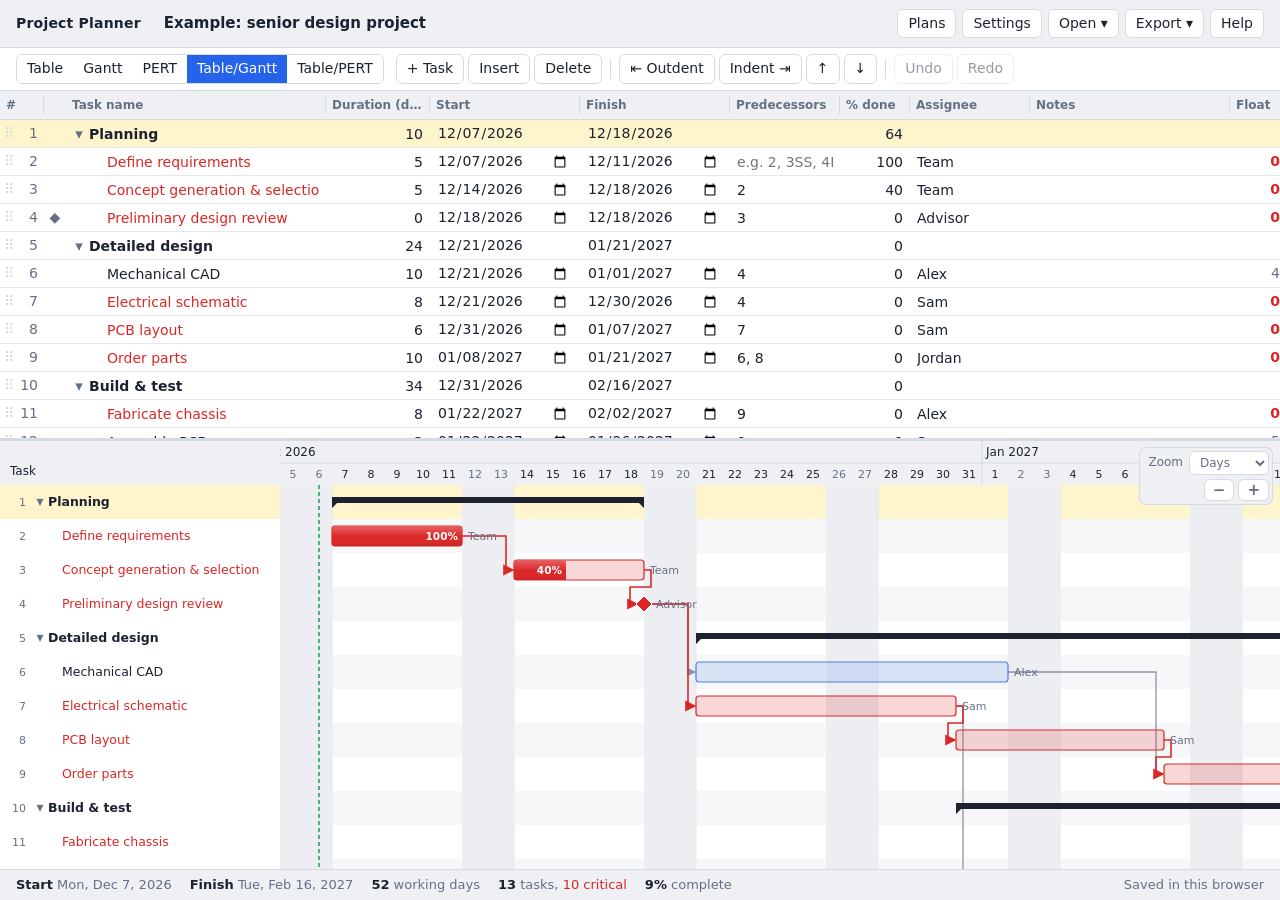
==== commit 3b8e1f89: "1.11.0: dark mode setting, redesigned Gantt bars, zoom steps, drag bar ends - Settings → Appearance:" ====
--- a/index.html
+++ b/index.html
@@ -12,11 +12,9 @@
   <header class="topbar">
     <button id="btn-drawer" class="hamburger compact-only" aria-label="Menu" aria-controls="drawer" aria-expanded="false">☰</button>
     <div class="brand">Project Planner</div>
-    <a id="repo-link" class="repo-link" hidden target="_blank" rel="noopener" title="Open this project's repository on GitHub"></a>
     <button id="plan-name" class="plan-name" title="Plan settings">Untitled</button>
     <span class="ro-chip compact-only readonly-only">Read-only</span>
     <nav class="actions">
-      <button id="btn-sync" class="primary" hidden title="Save, commit your changes, pull your teammates' changes and push to GitHub">Sync</button>
       <button id="btn-plans" title="Open, create, or delete plans">Plans</button>
       <button id="btn-settings" class="edit-only" title="Project start date and holidays">Settings</button>
       <button id="btn-open-menu" class="edit-only" aria-haspopup="menu" aria-expanded="false" aria-controls="open-menu" title="Load a plan from a file">Open ▾</button>
@@ -30,11 +28,6 @@
     <span>You are viewing a <strong>read-only shared copy</strong> of this plan.</span>
     <button id="btn-save-copy" class="primary">Save a copy to my plans</button>
     <button id="btn-close-shared">Close</button>
-  </div>
-
-  <div id="viewer-banner" class="banner" hidden>
-    <span id="viewer-text"></span>
-    <button id="btn-viewer-edit" class="primary" hidden title="Opens this project in a GitHub Codespace, where you can edit it and sync your changes">Open in Codespaces to edit</button>
   </div>
 
   <div class="toolbar">
@@ -69,13 +62,20 @@
     </section>
     <div id="gantt-wrap">
       <div id="gantt-rs" class="gantt-rs" data-tip="Drag to resize the task-name column · double-click to reset" aria-hidden="true"></div>
-      <label class="zoom">Zoom
-        <select id="zoom">
-          <option value="day">Days</option>
-          <option value="week">Weeks</option>
-          <option value="month">Months</option>
-        </select>
-      </label>
+      <div class="zoom">
+        <label class="zoom">Zoom
+          <select id="zoom">
+            <option value="day">Days</option>
+            <option value="week">Weeks</option>
+            <option value="month">Months</option>
+            <option value="custom" hidden disabled>Custom</option>
+          </select>
+        </label>
+        <div class="zoom-steps">
+          <button id="zoom-out" type="button" aria-label="Zoom out" data-tip="Zoom out">−</button>
+          <button id="zoom-in" type="button" aria-label="Zoom in" data-tip="Zoom in">+</button>
+        </div>
+      </div>
       <section id="gantt-pane" class="pane gantt-scroll"></section>
     </div>
     <section id="pert-pane" class="pane"></section>
@@ -96,10 +96,6 @@
       <div class="dr-title"><span>Project Planner</span><button class="dr-close" aria-label="Close menu">✕</button></div>
       <div id="dr-plan" class="dr-plan"></div>
       <div id="dr-status" class="dr-status"></div>
-      <div class="viewer-only dr-viewer">
-        <p>You are viewing a read-only copy of the project plan.</p>
-        <button id="dr-viewer-edit" data-proxy="#btn-viewer-edit" class="primary" hidden>Open in Codespaces to edit</button>
-      </div>
       <div class="readonly-only dr-ro">
         <p>You are viewing a read-only shared copy.</p>
         <button data-proxy="#btn-save-copy" class="primary">Save a copy to my plans</button>
@@ -133,7 +129,6 @@
       </div>
     </section>
     <section class="dr-list">
-      <button id="dr-sync" data-proxy="#btn-sync" class="primary edit-only" hidden>Sync with GitHub…</button>
       <button data-proxy="#btn-plans">Plans…</button>
       <button data-proxy="#btn-settings" class="edit-only">Settings…</button>
     </section>
@@ -141,6 +136,7 @@
       <h3>Open</h3>
       <div class="dr-list">
         <button data-proxy="#btn-import">JSON file…</button>
+        <button data-proxy="#btn-import-xlsx">Excel file…</button>
         <button data-proxy="#btn-import-csv">CSV file…</button>
       </div>
     </section>
@@ -156,12 +152,12 @@
     </section>
     <section class="dr-list">
       <button data-proxy="#btn-help">Help</button>
-      <a id="dr-repo" href="#" target="_blank" rel="noopener" hidden></a>
       <a href="https://github.com/TUEngr/ProjectPlanner/issues" target="_blank" rel="noopener">Bugs &amp; feature requests ↗</a>
     </section>
   </aside>
   <div id="open-menu" class="menu" role="menu" aria-label="Open" hidden>
     <button role="menuitem" id="btn-import" data-kind="json"><b>JSON file</b><span>A plan saved with Export → JSON file</span></button>
+    <button role="menuitem" id="btn-import-xlsx" data-kind="xlsx"><b>Excel file (.xlsx)</b><span>A task table in an Excel workbook (or one saved from Google Sheets or Numbers)</span></button>
     <button role="menuitem" id="btn-import-csv" data-kind="csv"><b>CSV file</b><span>A task table from Excel, Google Sheets, or Export → CSV</span></button>
   </div>
   <div id="export-menu" class="menu" role="menu" aria-label="Export" hidden>
@@ -209,6 +205,17 @@
         <label class="check"><span>Show tasks with float of</span> <input type="number" name="nearCritical" min="0" max="999" step="1" class="num-in"> <span>working days or less as <strong class="near-text">near-critical</strong></span></label>
         <p class="hint">Near-critical tasks are drawn in orange: they aren't on the critical path yet, but a short slip would put them there. Use 0 to turn this off.</p>
       </fieldset>
+      <fieldset class="weekend">
+        <legend>Appearance</legend>
+        <label class="check"><span>Theme</span>
+          <select name="theme" class="theme-in">
+            <option value="auto">Match the system</option>
+            <option value="light">Light</option>
+            <option value="dark">Dark</option>
+          </select>
+        </label>
+        <p class="hint">Saved in this browser for all plans, not with the plan. Exports and printing always use light colors.</p>
+      </fieldset>
       <div class="dlg-buttons">
         <button value="save" class="primary">Save</button>
         <button value="cancel" formnovalidate>Cancel</button>
@@ -228,55 +235,14 @@
     </div>
   </dialog>
 
-  <dialog id="dlg-sync">
-    <form method="dialog" id="sync-form">
-      <h2>Sync with GitHub</h2>
-      <p id="sync-summary" class="hint"></p>
-      <label>Commit message <input name="message" required maxlength="200" autocomplete="off"></label>
-      <p class="hint">Your changes are committed, your teammates' changes are pulled in, then everything is pushed.</p>
-      <div class="dlg-buttons">
-        <button value="sync" class="primary">Sync</button>
-        <button value="cancel" formnovalidate>Cancel</button>
-      </div>
-    </form>
-  </dialog>
-
-  <dialog id="dlg-conflict">
-    <h2>The same task was changed twice</h2>
-    <p>The plan on disk changed while you were editing (for example after a pull), and these tasks were changed both there and by you. Nothing has been overwritten. Choose which version to keep for them; your other edits are saved either way.</p>
-    <ul id="conflict-list" class="plan-list"></ul>
-    <div class="dlg-buttons">
-      <button id="btn-keep-mine" class="primary">Keep my changes</button>
-      <button id="btn-keep-theirs">Use the other version</button>
-    </div>
-  </dialog>
-
-  <dialog id="dlg-merge">
-    <h2>Choose between your version and your teammate's</h2>
-    <p>You and a teammate changed the same thing. Everything that does not clash has already been merged. Pick a version for each item below.</p>
-    <div id="merge-body"></div>
-    <div class="dlg-buttons">
-      <button id="btn-merge-finish" class="primary" disabled>Finish merge and push</button>
-      <button id="btn-merge-cancel">Cancel</button>
-    </div>
-  </dialog>
-
-  <dialog id="dlg-problem">
-    <h2 id="problem-title"></h2>
-    <div id="problem-body"></div>
-    <div class="dlg-buttons">
-      <button id="btn-problem-reload" hidden>Reload page</button>
-      <button value="close" class="close">Close</button>
-    </div>
-  </dialog>
-
   <dialog id="dlg-import-error">
-    <h2>Could not import the CSV file</h2>
+    <h2>Could not import the file</h2>
     <p id="import-error-msg"></p>
     <p>The importer needs a header row naming the columns and one row per task. Only a <strong>Task</strong> (or <strong>Name</strong>) column is required; it also reads Outline level (or WBS), Type, Duration, Predecessors, % complete, Assignee, Notes, and Pinned start. Start, finish, float, and critical are recalculated.</p>
-    <p class="hint">Download the template, fill it in with Excel or Google Sheets, save it as CSV, and use Open → CSV file again.</p>
-    <div class="dlg-buttons">
-      <button id="btn-csv-template" class="primary">Download template CSV</button>
+    <p class="hint">Download a template, fill it in with Excel, Google Sheets, or Numbers, and open it again with Open → Excel file or Open → CSV file. Both templates have the same columns and example rows.</p>
+    <div class="dlg-buttons" id="template-buttons">
+      <button id="btn-xlsx-template" class="primary">Download Excel template</button>
+      <button id="btn-csv-template">Download CSV template</button>
       <button value="close" class="close">Close</button>
     </div>
   </dialog>
@@ -296,12 +262,11 @@
       <li><strong>Summary tasks</strong>: select a task and click <em>Indent</em> to make it a subtask of the row above; <em>Outdent</em> reverses it. Summary rows roll up dates and progress from their subtasks. Double-click a summary row (in the table or the Gantt chart), or click its ▾ / ▸, to collapse or expand it. Each group remembers its own state, so expanding a phase restores its subgroups as you left them. Links to hidden tasks are drawn to the collapsed group's bar, and Export → PNG image and Export → Print show only what is expanded.</li>
       <li><strong>Reordering</strong>: drag a row in the Gantt chart, or drag the row number (⠿) in the table, up or down. A summary task moves with its subtasks. The ↑ / ↓ buttons move the selected task past its neighbor. Links follow the tasks, so predecessor row numbers update automatically.</li>
       <li><strong>Critical path</strong> (red) is the chain of tasks with zero float: any slip in them delays the finish. <em>Float</em> is how many working days a task can slip without delaying the project. Links that drive the critical path are drawn in red. <strong>Near-critical</strong> tasks (orange) have a little float, at most the number of working days set in <em>Settings</em> (2 by default; 0 turns it off): they aren't critical yet, but a short slip would make them so. A <em>pinned</em> date can set the project finish by itself: if the work leading to it finishes early, that work has float and isn't red. Its float shows how much margin there is, and raising the near-critical setting colors it orange.</li>
-      <li><strong>Gantt chart</strong>: FS arrows run from the end of one bar to the start of the next; SS arrows join the left ends of the bars and FF arrows the right ends. The dark stripe inside a bar is % done, the dashed green line is today, and shaded columns are non-working days. Click a row to select it; double-click a task to edit it in the table (double-clicking a summary collapses it instead).</li>
-      <li><strong>Settings</strong> (or click the plan name): rename the plan, set the project start date, list holidays (one <code>YYYY-MM-DD</code> per line with an optional label), choose whether Saturdays and Sundays are non-working days (both are by default; changing these reschedules every task), and choose whether the plan includes the Gantt and PERT views.</li>
-      <li><strong>Project repositories</strong>: when this page was opened from a project's repository (for example in a GitHub Codespace), the plan is not stored in the browser. It is saved automatically to the repository's <code>data</code> folder, and <em>Plans</em> and <em>Export → Read-only link</em> are hidden. Press <em>Sync</em> to commit your changes, pull in your teammates' changes and push. If you and a teammate changed the same thing, a dialog asks which version to keep. The status bar shows what is waiting to be committed, pushed or pulled. <em>Open → JSON file</em> replaces the project's plan, and <em>Open → CSV file</em> replaces its tasks (the name, holidays and settings are kept); you are asked first, git keeps the previous version, and Undo works. Which groups you have collapsed stays in your own browser.</li>
-      <li><strong>Plans</strong> (standalone use): keep several plans in this browser. From <em>Plans</em> you can open one, start a new blank or example plan, or delete one. Rename a plan in <em>Settings</em>.</li>
-      <li><strong>Saving</strong> (standalone use): plans save automatically in this browser only. Use <em>Export → JSON file</em> / <em>Open → JSON file</em> for backups or to move plans between computers. Clearing browser data deletes local plans.</li>
-      <li><strong>Open</strong> menu: <em>JSON file</em> opens a plan saved with Export → JSON file (if that plan is already in this browser you can replace it or keep both). <em>CSV file</em> makes a new plan from a task table, such as one built in Excel or Google Sheets or saved with Export → CSV file. The first row must name the columns; only <strong>Task</strong> (or <strong>Name</strong>) is required. It also reads <em>Outline level</em> (or a <em>WBS</em> number like 1.2), <em>Type</em> (Milestone, Summary), <em>Duration</em>, <em>Predecessors</em> (row numbers such as <code>2, 5SS</code>, matched to a <em>Row</em> column if there is one, otherwise to the line order), <em>% complete</em>, <em>Assignee</em>, <em>Notes</em>, and <em>Pinned start</em>. Start and finish are recalculated; the earliest <em>Start</em> in the file becomes the project start. Dates may be YYYY-MM-DD or M/D/YYYY. Holidays and weekend settings are not in a CSV, so check <em>Settings</em> afterwards. If a file can't be read, you are offered a template CSV to fill in.</li>
+      <li><strong>Gantt chart</strong>: FS arrows run from the end of one bar to the start of the next; SS arrows join the left ends of the bars and FF arrows the right ends. The solid part of a bar is the % done (the number is written in it); a task not yet started is a pale bar with a solid outline. The dashed green line is today, and shaded columns are non-working days. <strong>Zoom</strong> (top right of the chart): pick Days, Weeks, or Months, then use <strong>−</strong> and <strong>+</strong> below it to zoom in smaller steps. <strong>Drag the ends of a bar</strong> to change its dates: the right end sets the finish (the duration changes); the left end sets a new start, which pins it 📌, and keeps the finish where it was. Both snap to working days. Click a row to select it; double-click a task to edit it in the table (double-clicking a summary collapses it instead).</li>
+      <li><strong>Settings</strong> (or click the plan name): rename the plan, set the project start date, list holidays (one <code>YYYY-MM-DD</code> per line with an optional label), choose whether Saturdays and Sundays are non-working days (both are by default; changing these reschedules every task), and choose whether the plan includes the Gantt and PERT views. <em>Appearance</em> picks a light or dark theme, or follows the system setting; it is kept in this browser for all plans rather than with the plan.</li>
+      <li><strong>Plans</strong>: keep several plans in this browser. From <em>Plans</em> you can open one, start a new blank or example plan, or delete one. Rename a plan in <em>Settings</em>.</li>
+      <li><strong>Saving</strong>: plans save automatically in this browser only. Use <em>Export → JSON file</em> / <em>Open → JSON file</em> for backups or to move plans between computers. Clearing browser data deletes local plans.</li>
+      <li><strong>Open</strong> menu: <em>JSON file</em> opens a plan saved with Export → JSON file (if that plan is already in this browser you can replace it or keep both). <em>Excel file</em> and <em>CSV file</em> make a new plan from a task table, such as one built in Excel, Google Sheets, or Numbers, or saved with Export → CSV file. For an Excel workbook, the first sheet with a <strong>Task</strong> column is used; title rows above the column names are skipped; dates, percentages, and formulas are read as Excel shows them. (Old-style <code>.xls</code> files must be saved as <code>.xlsx</code> first.) The column-name row must include <strong>Task</strong> (or <strong>Name</strong>); the importer also reads <em>Outline level</em> (or a <em>WBS</em> number like 1.2), <em>Type</em> (Milestone, Summary), <em>Duration</em>, <em>Predecessors</em> (row numbers such as <code>2, 5SS</code>, matched to a <em>Row</em> column if there is one, otherwise to the order of the tasks), <em>% complete</em>, <em>Assignee</em>, <em>Notes</em>, and <em>Pinned start</em>. Start and finish are recalculated; the earliest <em>Start</em> in the file becomes the project start. Dates may be YYYY-MM-DD or M/D/YYYY. Holidays and weekend settings are not imported, so check <em>Settings</em> afterwards. If a file can't be read, you are offered an Excel or CSV template to fill in.</li>
       <li><strong>Export</strong> menu:
         <ul>
           <li><em>Read-only link…</em> copies a link containing a snapshot of the plan. Recipients can view it and click <em>Save a copy to my plans</em> to edit their own copy. Later edits are not included; share again to send an update. The plan is packed into the link itself, so nothing is uploaded, but very large plans make long links.</li>
@@ -315,7 +280,7 @@
 
     </ul>
     <h3>Bugs and feature requests</h3>
-    <p>Report problems and suggest features on the planner's <a href="https://github.com/TUEngr/ProjectPlanner/issues" target="_blank" rel="noopener">GitHub issues page</a> (a free GitHub account is needed). Search the existing issues first; if yours is already there, add a comment or a 👍 instead of opening a new one. Otherwise click <em>New issue</em> and include:</p>
+    <p>Report problems and suggest features on the <a href="https://github.com/TUEngr/ProjectPlanner/issues" target="_blank" rel="noopener">GitHub issues page</a> (a free GitHub account is needed). Search the existing issues first; if yours is already there, add a comment or a 👍 instead of opening a new one. Otherwise click <em>New issue</em> and include:</p>
     <ul class="help">
       <li><strong>Bug</strong>: what you did, what you expected, and what happened instead, plus your browser and operating system. A screenshot helps, and so does the plan itself: use <em>Export → JSON file</em> and drag the .json file into the issue.</li>
       <li><strong>Feature request</strong>: what you are trying to do and why. The use case matters more than a specific design.</li>
@@ -323,7 +288,7 @@
     <p class="hint">Issues are public. Don't attach plans that contain private information.</p>
     <h3>What's new</h3>
     <!-- Bump the version here and add an entry to CHANGELOG.md with each release -->
-    <p>Version <strong id="app-version">1.10.0</strong> (2026-10-07). See the <a href="https://github.com/TUEngr/ProjectPlanner/blob/main/CHANGELOG.md" target="_blank" rel="noopener">changelog</a> for what changed in each version.</p>
+    <p>Version <strong id="app-version">1.11.0</strong> (2026-11-11). See the <a href="https://github.com/TUEngr/ProjectPlanner/blob/main/CHANGELOG.md" target="_blank" rel="noopener">changelog</a> for what changed in each version.</p>
     <div class="dlg-buttons"><button value="close" class="close primary">Close</button></div>
   </dialog>
 
--- a/css/style.css
+++ b/css/style.css
@@ -57,6 +57,34 @@
   }
 }
 
+:root[data-theme="dark"] {
+  --bg: #151922;
+  --bg-alt: #1b202b;
+  --bg-head: #222836;
+  --fg: #e6e9ef;
+  --fg-muted: #9aa3b2;
+  --border: #343b4a;
+  --grid: #2a3040;
+  --accent: #6b9cff;
+  --accent-soft: #24365c;
+  --select: #3a3418;
+  --bar: #5b8cf0;
+  --bar-dark: #c7d7ff;
+  --crit: #f05252;
+  --crit-dark: #ffd0d0;
+  --crit-soft: #4a1d1f;
+  --near: #f5a524;
+  --near-text: #fb923c;
+  --near-soft: #45290f;
+  --summary: #e6e9ef;
+  --link: #7c869a;
+  --nonwork: #1f2430;
+  --warn: #f59e0b;
+  --today: #22c55e;
+  --pinned: #3b3217;
+  color-scheme: dark;
+}
+
 * { box-sizing: border-box; }
 [hidden] { display: none !important; }
 html, body { height: 100%; margin: 0; }
@@ -104,10 +132,13 @@
 #gantt-wrap { position: relative; display: flex; flex-direction: column; min-height: 0; }
 #gantt-wrap > #gantt-pane { flex: 1; }
 #gantt-wrap > .zoom {
+  flex-direction: column; align-items: stretch; gap: 4px;
   position: absolute; top: 7px; right: calc(var(--sbw, 0px) + 8px); z-index: 5;
-  background: var(--bg-head); padding: 2px 2px 2px 8px; border-radius: 6px;
+  background: var(--bg-head); padding: 3px 3px 3px 8px; border-radius: 6px;
   box-shadow: 0 0 0 1px var(--border);
 }
+.zoom-steps { display: flex; gap: 4px; justify-content: flex-end; }
+.zoom-steps button { padding: 0 8px; min-width: 28px; line-height: 20px; font-size: 15px; font-weight: 600; }
 .zoom select { padding: 3px 6px; border: 1px solid var(--border); border-radius: 6px; background: var(--bg); }
 
 .banner {
@@ -205,15 +236,24 @@
 .g-grid { stroke: var(--grid); stroke-width: 1; }
 .g-today { stroke: var(--today); stroke-width: 1.5; stroke-dasharray: 4 3; }
 .g-task { cursor: pointer; }
-.g-bar { fill: var(--bar); }
-.g-bar.critical { fill: var(--crit); }
-.g-bar.near { fill: var(--near); }
+.g-bar { fill: var(--bar); fill-opacity: .18; stroke: var(--bar); stroke-width: 1.2; }
+.g-bar.critical { fill: var(--crit); stroke: var(--crit); }
+.g-bar.near { fill: var(--near); stroke: var(--near); }
 .g-bar.conflict, .g-milestone.conflict { stroke: var(--warn); stroke-width: 2; stroke-dasharray: 3 2; }
-.g-progress { fill: var(--bar-dark); }
-.g-progress.critical { fill: var(--crit-dark); }
-.g-progress.near { fill: var(--near-text); }
+.g-progress { fill: var(--bar); }
+.g-progress.critical { fill: var(--crit); }
+.g-progress.near { fill: var(--near); }
+.g-sheen { pointer-events: none; }
+.g-pct { fill: #fff; font-size: 10.5px; font-weight: 700; font-family: var(--font); pointer-events: none; }
+.g-pct.near { fill: #3b2300; }
+.g-pct.out { fill: var(--bar-dark); }
+.g-pct.out.critical { fill: var(--crit-dark); }
+.g-pct.out.near { fill: var(--near-text); }
+.g-handle { fill: transparent; cursor: ew-resize !important; touch-action: none; }
+.g-task:hover .g-handle { fill: var(--fg); fill-opacity: .12; }
+body.bar-dragging, body.bar-dragging * { cursor: ew-resize !important; user-select: none !important; }
 .g-summary { fill: var(--summary); }
-.g-milestone { fill: var(--summary); }
+.g-milestone { fill: var(--summary); stroke: var(--bg); stroke-width: 1; }
 .g-milestone.critical { fill: var(--crit); }
 .g-milestone.near { fill: var(--near); }
 .g-link { fill: none; stroke: var(--link); stroke-width: 1.3; }
@@ -246,6 +286,7 @@
 dialog label.check { display: flex; align-items: center; gap: 8px; margin: 6px 0; font-weight: 400; }
 dialog label.check input { display: inline-block; width: auto; margin: 0; }
 dialog label.check { flex-wrap: wrap; }
+dialog label.check select.theme-in { padding: 3px 6px; border: 1px solid var(--border); border-radius: 6px; background: var(--bg); font-weight: 400; }
 dialog label.check input.num-in { width: 5em; padding: 3px 6px; border: 1px solid var(--border); border-radius: 6px; background: var(--bg); }
 dialog::backdrop { background: rgb(0 0 0 / .35); }
 dialog h2 { margin: 0 0 12px; font-size: 18px; }
@@ -276,6 +317,8 @@
 }
 #toast.show { opacity: 1; transform: translateX(-50%); }
 #toast.error { background: var(--crit); color: #fff; }
+#toast.sticky { pointer-events: auto; cursor: pointer; padding-right: 32px; }
+#toast.sticky::after { content: '✕'; position: absolute; right: 12px; top: 8px; opacity: .8; }
 
 #tip {
   position: fixed; z-index: 60; max-width: 320px; pointer-events: none;
@@ -454,28 +497,3 @@
 .pt-tag { fill: var(--fg-muted); font-size: 10px; font-weight: 700; font-family: var(--font); }
 .pt-tag.critical { fill: var(--crit); }
 .pt-tag.near { fill: var(--near-text); }
-
-/* ---- repo mode (plan stored in a git clone) ---- */
-body.repo-mode #btn-plans, body.repo-mode #btn-share, body.viewer #btn-plans, body.viewer #btn-share { display: none; }
-body.syncing #main, body.syncing .toolbar { pointer-events: none; opacity: .55; }
-#btn-sync.attention::after { content: ' \2022'; }
-.conflict-item .side { display: block; font-weight: 400; color: var(--fg-muted); font-size: 13px; }
-#problem-body { white-space: pre-wrap; overflow-wrap: anywhere; max-width: 46ch; }
-#dlg-merge { max-width: 580px; max-height: 88vh; overflow: auto; }
-.merge-item { margin: 14px 0; padding: 10px 14px; border: 1px solid var(--border); border-radius: 8px; }
-.merge-item h3 { margin: 0 0 4px; font-size: 15px; }
-fieldset.clash { border: 0; padding: 0; margin: 10px 0 0; }
-fieldset.clash legend { font-weight: 600; font-size: 13px; padding: 0; margin-bottom: 2px; }
-fieldset.clash label.check { align-items: flex-start; font-weight: 400; margin: 3px 0; }
-fieldset.clash label.check b { font-weight: 600; }
-.viewer-only { display: none; }
-.dr-viewer p { margin: 10px 0 6px; font-size: 13px; }
-.dr-viewer button { margin: 0 6px 6px 0; }
-body.viewer .viewer-only { display: block; }
-body.viewer .readonly-only { display: none !important; }
-body.repo-mode #drawer [data-proxy="#btn-plans"], body.repo-mode #drawer [data-proxy="#btn-share"],
-body.viewer #drawer [data-proxy="#btn-plans"], body.viewer #drawer [data-proxy="#btn-share"] { display: none !important; }
-#drawer [hidden] { display: none !important; }
-@media (max-width: 700px), (max-height: 500px) { .repo-link { display: none !important; } } /* the drawer has its own link */
-.repo-link { font-size: 13px; color: var(--fg-muted); text-decoration: none; margin-left: -4px; }
-.repo-link:hover { text-decoration: underline; }
